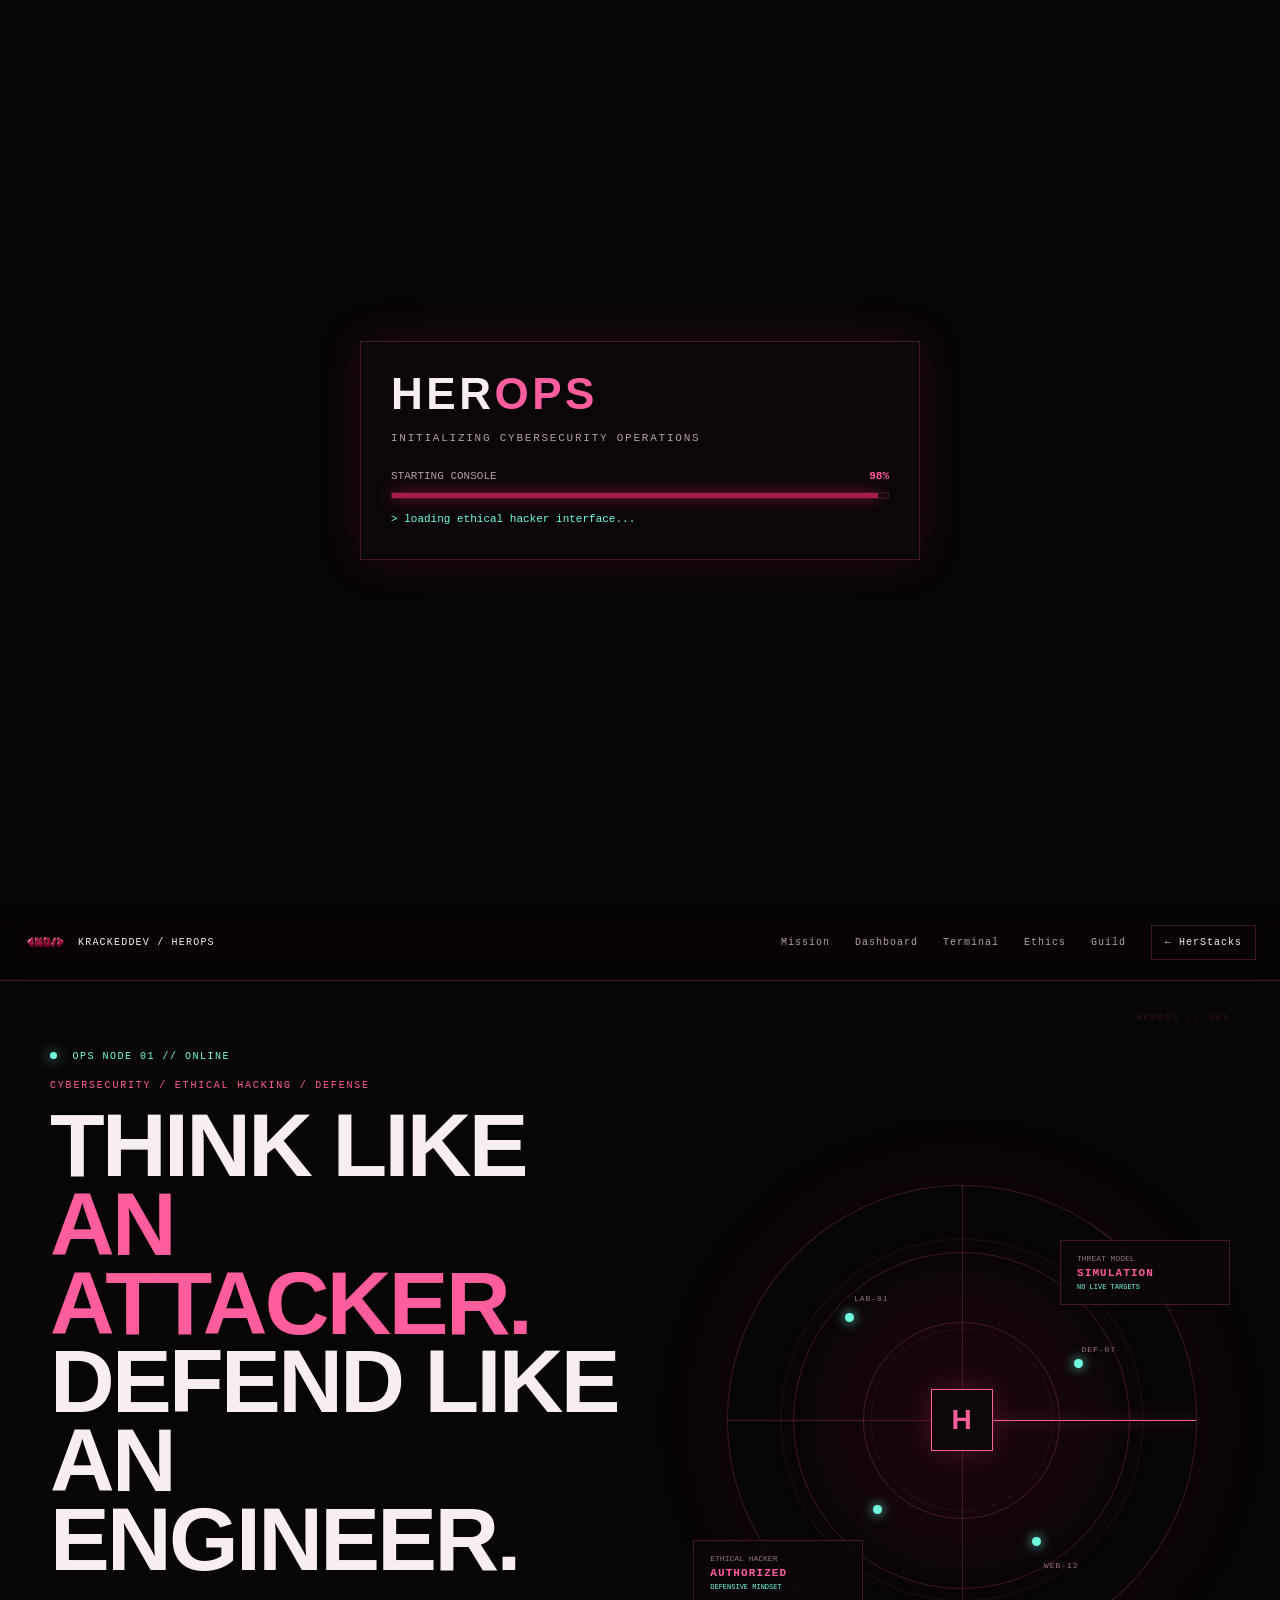
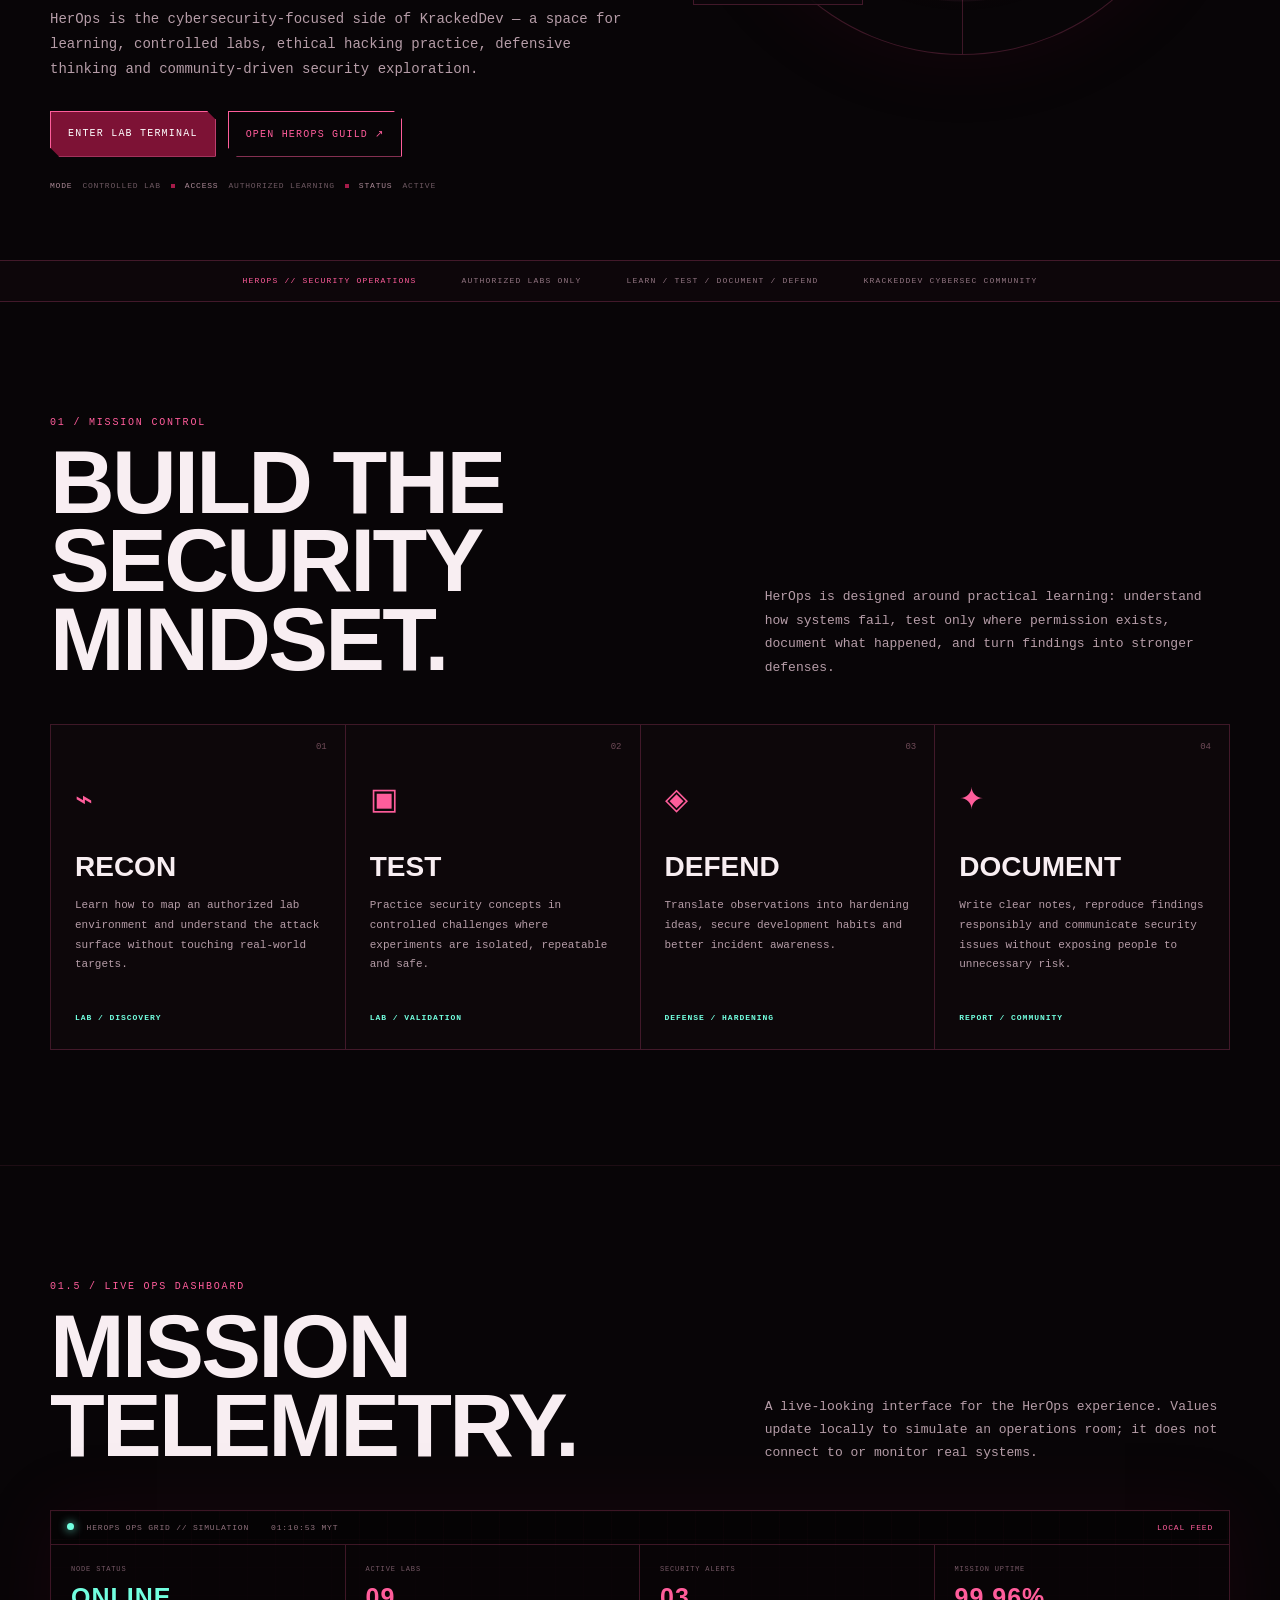
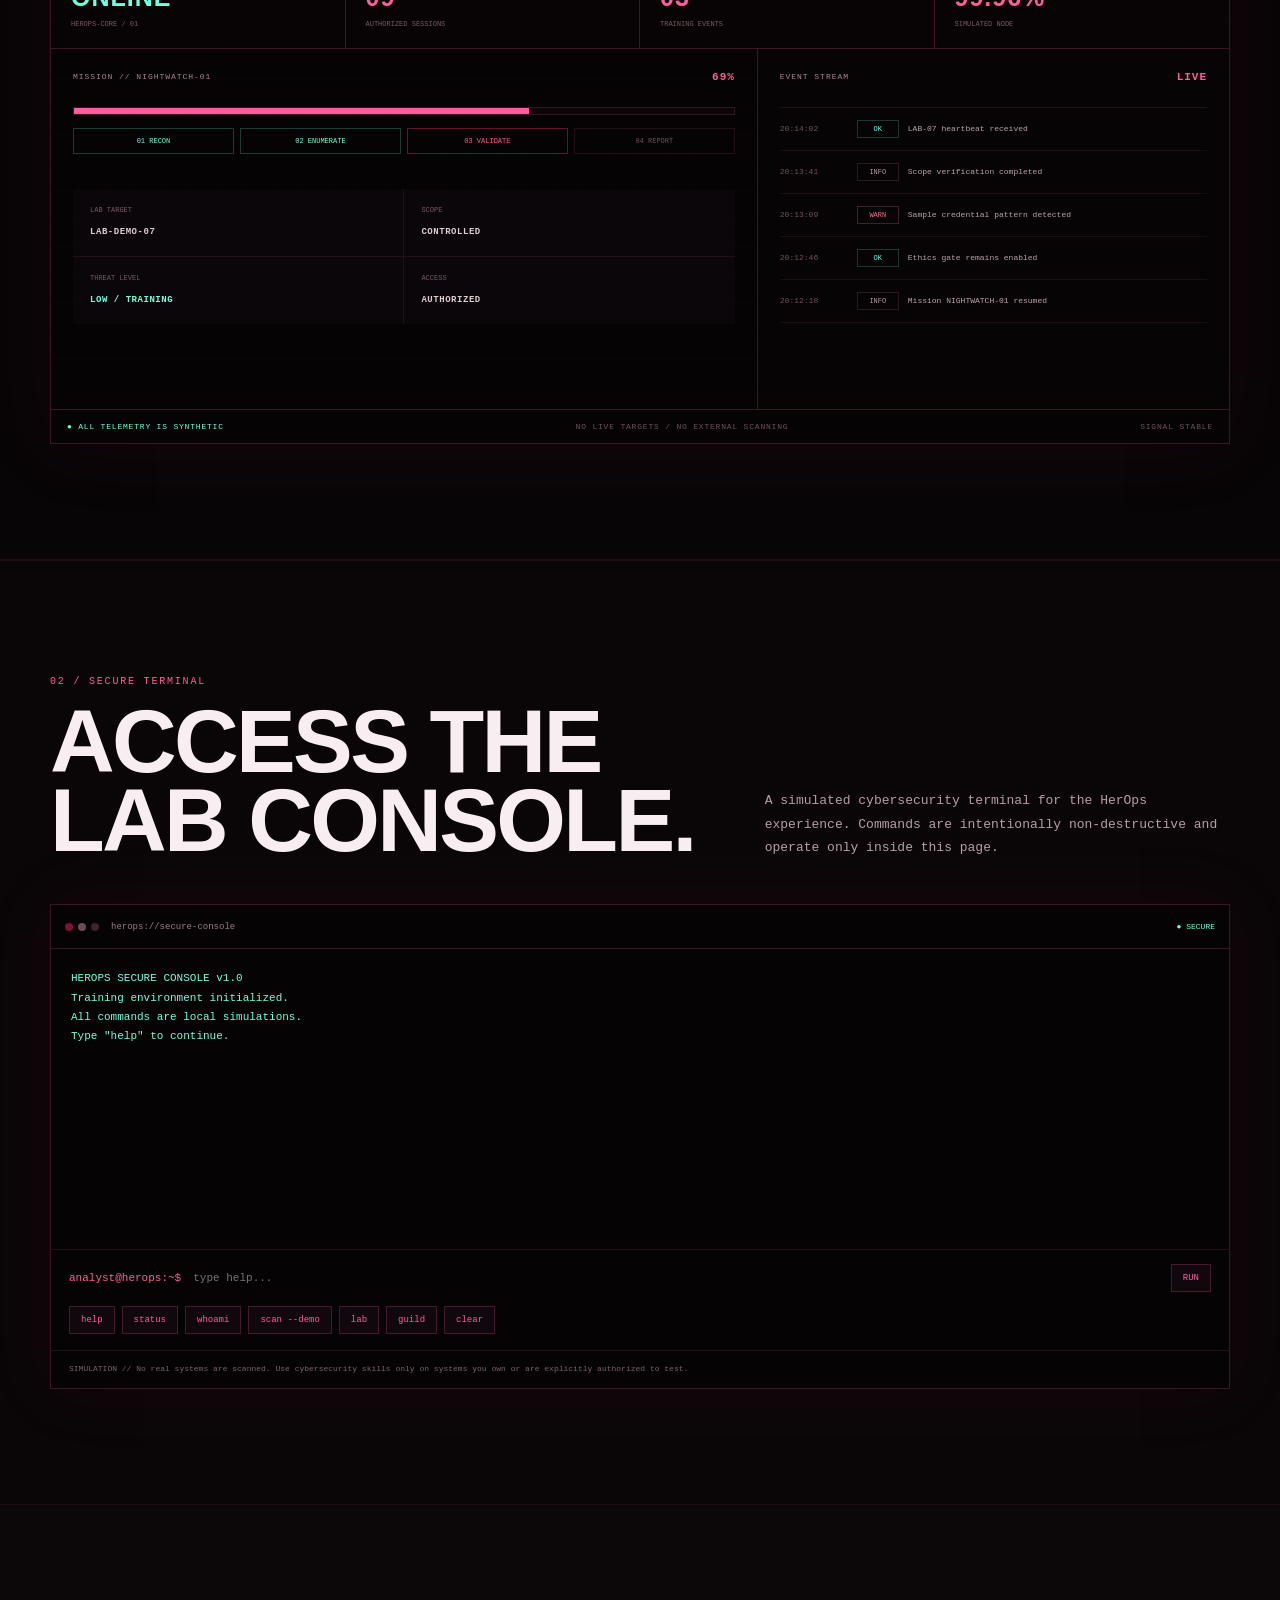
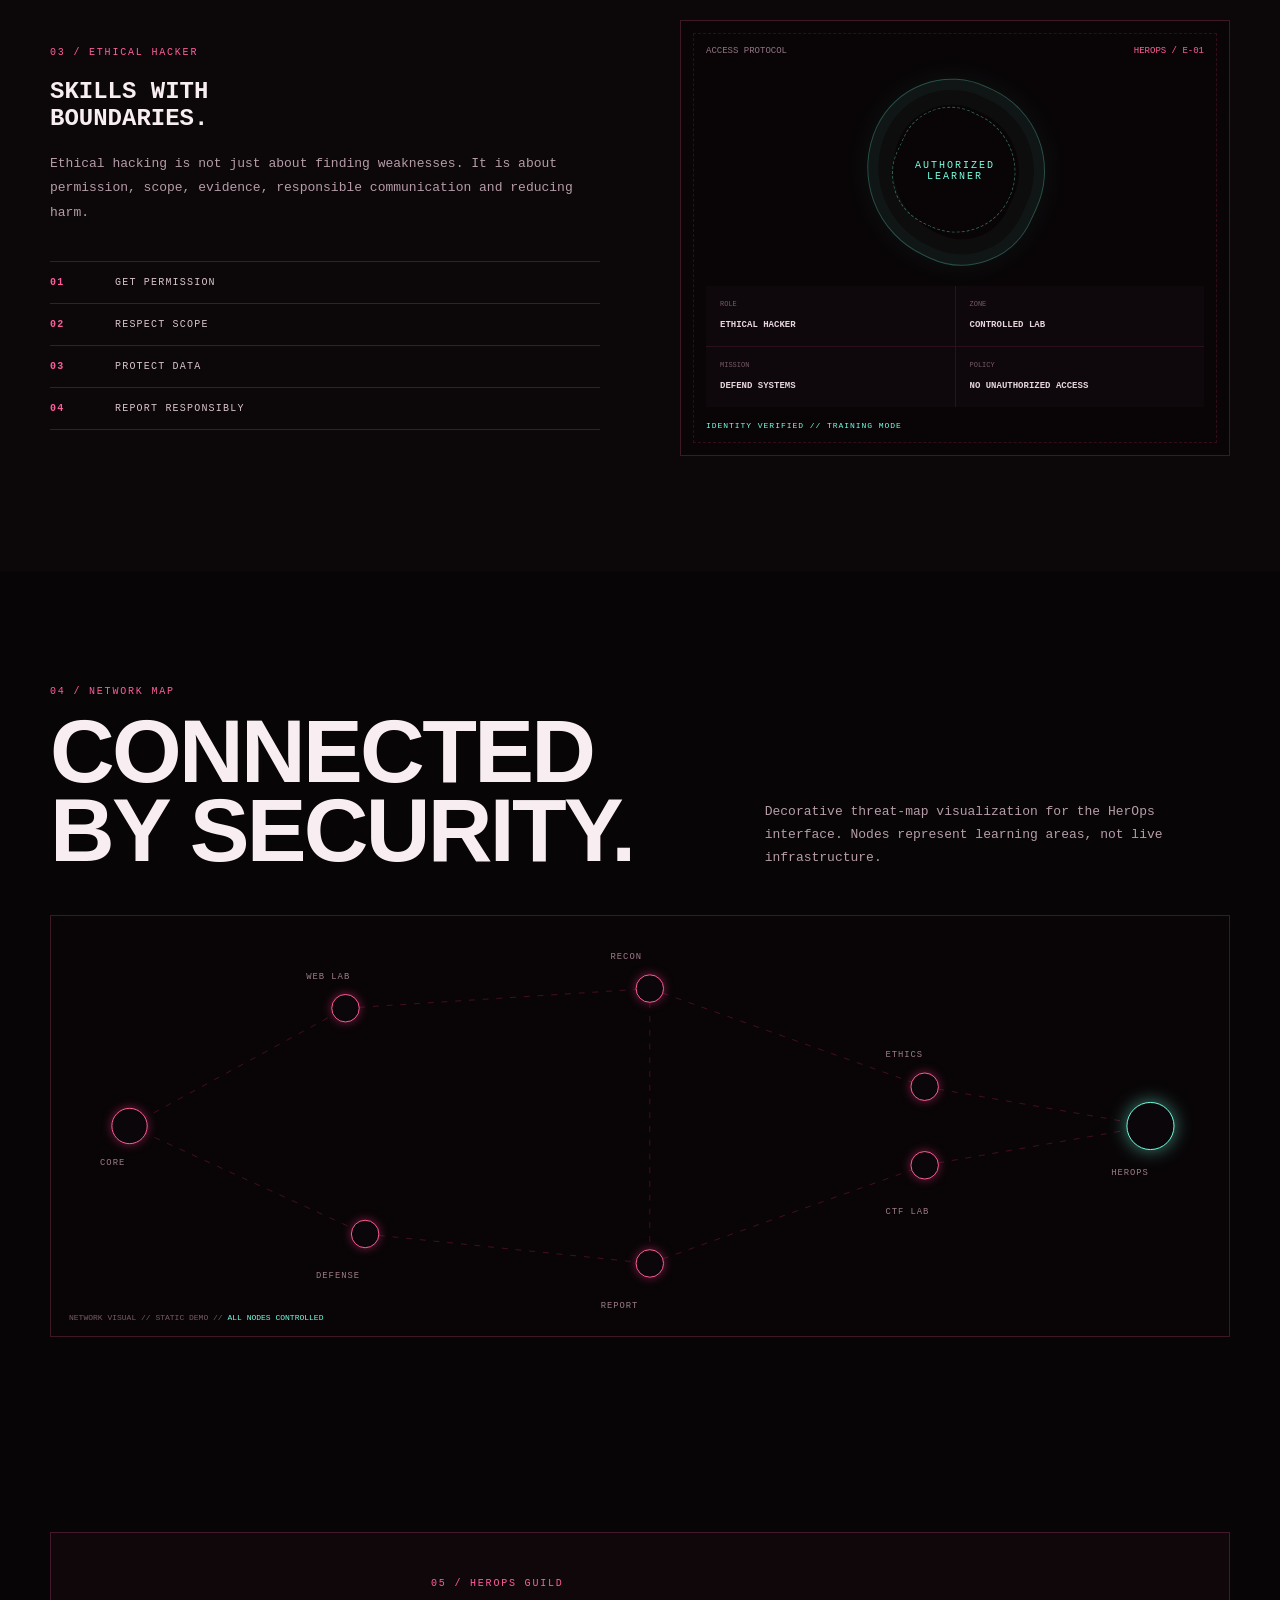
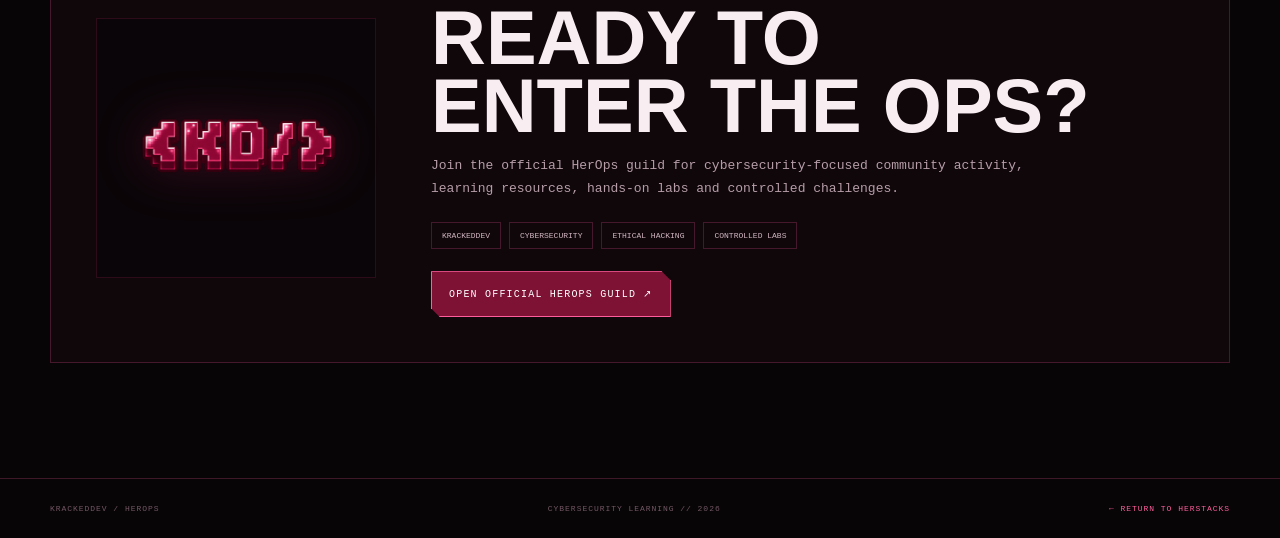
==== herops.html @ 2b4f91ec "Add files via upload" ====
<!doctype html>
<html lang="en" id="top">
<head>
  <meta charset="utf-8">
  <meta name="viewport" content="width=device-width,initial-scale=1">
  <meta name="theme-color" content="#080507">
  <meta name="description" content="HerOps — a cyberpunk cybersecurity learning space by KrackedDev.">
  <title>HerOps // Cybersecurity Operations</title>
  <link rel="icon" href="favicon.png">
  <link rel="stylesheet" href="herops.css">
</head>
<body>
  <div class="scanlines" aria-hidden="true"></div>
  <canvas id="matrix" aria-hidden="true"></canvas>

  <div class="preloader" id="preloader">
    <div class="loader-shell">
      <div class="loader-mark">HER<span>OPS</span></div>
      <div class="loader-title">INITIALIZING CYBERSECURITY OPERATIONS</div>
      <div class="loader-meta"><span id="loaderStage">BOOTING SECURE UI</span><strong id="loaderPct">0%</strong></div>
      <div class="loader-track"><span id="loaderBar"></span></div>
      <div class="loader-log" id="loaderLog">&gt; establishing controlled lab environment...</div>
    </div>
  </div>

  <header class="ops-header">
    <a class="ops-brand" href="index.html" aria-label="Return to HerStacks">
      <img src="herops-logo.png" alt="HerOps">
      <span>KRACKEDDEV / HEROPS</span>
    </a>
    <nav class="ops-nav" aria-label="HerOps navigation">
      <a href="#mission">Mission</a>
      <a href="#dashboard">Dashboard</a>
      <a href="#terminal">Terminal</a>
      <a href="#ethics">Ethics</a>
      <a href="#guild">Guild</a>
      <a class="back-link" href="index.html">← HerStacks</a>
    </nav>
    <button class="ops-menu" id="opsMenu" type="button" aria-label="Open navigation">☰</button>
  </header>

  <main>
    <section class="hero ops-wrap">
      <div class="hero-copy reveal">
        <div class="eyebrow"><span class="live-dot"></span> OPS NODE 01 // ONLINE</div>
        <div class="hero-kicker">CYBERSECURITY / ETHICAL HACKING / DEFENSE</div>
        <h1>THINK LIKE<br><span>AN ATTACKER.</span><br>DEFEND LIKE<br>AN ENGINEER.</h1>
        <p>HerOps is the cybersecurity-focused side of KrackedDev — a space for learning, controlled labs, ethical hacking practice, defensive thinking and community-driven security exploration.</p>
        <div class="hero-actions">
          <a class="ops-btn" href="#terminal">ENTER LAB TERMINAL</a>
          <a class="ops-btn ghost" target="_blank" rel="noopener" href="https://krackeddevs.com/guilds/krackeddev-herops">OPEN HEROPS GUILD ↗</a>
        </div>
        <div class="hero-status"><span>MODE</span> CONTROLLED LAB <i></i><span>ACCESS</span> AUTHORIZED LEARNING <i></i><span>STATUS</span> ACTIVE</div>
      </div>

      <div class="hero-visual reveal" aria-label="HerOps cyber operations interface">
        <div class="radar">
          <div class="radar-ring ring-a"></div><div class="radar-ring ring-b"></div><div class="radar-ring ring-c"></div>
          <div class="radar-cross h"></div><div class="radar-cross v"></div><div class="radar-sweep"></div>
          <span class="node n1"></span><span class="node n2"></span><span class="node n3"></span><span class="node n4"></span>
          <span class="node-label l1">LAB-01</span><span class="node-label l2">DEF-07</span><span class="node-label l3">WEB-12</span>
          <div class="radar-core">H</div>
        </div>
        <div class="hud-card top"><small>THREAT MODEL</small><strong>SIMULATION</strong><em>NO LIVE TARGETS</em></div>
        <div class="hud-card bottom"><small>ETHICAL HACKER</small><strong>AUTHORIZED</strong><em>DEFENSIVE MINDSET</em></div>
      </div>
    </section>

    <section class="ticker" aria-label="HerOps status ticker">
      <div>HEROPS // SECURITY OPERATIONS</div><div>AUTHORIZED LABS ONLY</div><div>LEARN / TEST / DOCUMENT / DEFEND</div><div>KRACKEDDEV CYBERSEC COMMUNITY</div>
    </section>

    <section class="section ops-wrap" id="mission">
      <div class="section-head reveal"><div><div class="section-num">01 / MISSION CONTROL</div><h2>BUILD THE<br>SECURITY MINDSET.</h2></div><p>HerOps is designed around practical learning: understand how systems fail, test only where permission exists, document what happened, and turn findings into stronger defenses.</p></div>
      <div class="mission-grid">
        <article class="mission-card reveal"><span>01</span><div class="icon">⌁</div><h3>RECON</h3><p>Learn how to map an authorized lab environment and understand the attack surface without touching real-world targets.</p><b>LAB / DISCOVERY</b></article>
        <article class="mission-card reveal"><span>02</span><div class="icon">▣</div><h3>TEST</h3><p>Practice security concepts in controlled challenges where experiments are isolated, repeatable and safe.</p><b>LAB / VALIDATION</b></article>
        <article class="mission-card reveal"><span>03</span><div class="icon">◈</div><h3>DEFEND</h3><p>Translate observations into hardening ideas, secure development habits and better incident awareness.</p><b>DEFENSE / HARDENING</b></article>
        <article class="mission-card reveal"><span>04</span><div class="icon">✦</div><h3>DOCUMENT</h3><p>Write clear notes, reproduce findings responsibly and communicate security issues without exposing people to unnecessary risk.</p><b>REPORT / COMMUNITY</b></article>
      </div>
    </section>

    <section class="section dashboard-section" id="dashboard">
      <div class="ops-wrap">
        <div class="section-head reveal"><div><div class="section-num">01.5 / LIVE OPS DASHBOARD</div><h2>MISSION<br>TELEMETRY.</h2></div><p>A live-looking interface for the HerOps experience. Values update locally to simulate an operations room; it does not connect to or monitor real systems.</p></div>
        <div class="ops-dashboard reveal">
          <div class="dashboard-topbar"><span><i class="status-pulse"></i> HEROPS OPS GRID // SIMULATION</span><span id="dashClock">--:--:-- MYT</span><b>LOCAL FEED</b></div>
          <div class="dashboard-stats">
            <article class="dash-stat"><small>NODE STATUS</small><strong class="cyan">ONLINE</strong><span>HEROPS-CORE / 01</span></article>
            <article class="dash-stat"><small>ACTIVE LABS</small><strong id="activeLabs">07</strong><span>AUTHORIZED SESSIONS</span></article>
            <article class="dash-stat"><small>SECURITY ALERTS</small><strong id="alertCount">02</strong><span>TRAINING EVENTS</span></article>
            <article class="dash-stat"><small>MISSION UPTIME</small><strong id="uptime">99.98%</strong><span>SIMULATED NODE</span></article>
          </div>
          <div class="dashboard-main">
            <div class="mission-progress-panel">
              <div class="panel-title"><span>MISSION // NIGHTWATCH-01</span><b id="missionPercent">68%</b></div>
              <div class="progress-track"><span id="missionProgress"></span></div>
              <div class="mission-steps"><span class="done">01 RECON</span><span class="done">02 ENUMERATE</span><span class="active">03 VALIDATE</span><span>04 REPORT</span></div>
              <div class="telemetry-grid">
                <div><small>LAB TARGET</small><strong>LAB-DEMO-07</strong></div>
                <div><small>SCOPE</small><strong>CONTROLLED</strong></div>
                <div><small>THREAT LEVEL</small><strong class="cyan">LOW / TRAINING</strong></div>
                <div><small>ACCESS</small><strong>AUTHORIZED</strong></div>
              </div>
            </div>
            <div class="event-feed-panel">
              <div class="panel-title"><span>EVENT STREAM</span><b>LIVE</b></div>
              <div class="event-feed" id="eventFeed" aria-live="polite">
                <div><time>20:14:02</time><span class="ok">OK</span><p>LAB-07 heartbeat received</p></div>
                <div><time>20:13:41</time><span class="info">INFO</span><p>Scope verification completed</p></div>
                <div><time>20:13:09</time><span class="warn">WARN</span><p>Sample credential pattern detected</p></div>
                <div><time>20:12:46</time><span class="ok">OK</span><p>Ethics gate remains enabled</p></div>
                <div><time>20:12:18</time><span class="info">INFO</span><p>Mission NIGHTWATCH-01 resumed</p></div>
              </div>
            </div>
          </div>
          <div class="dashboard-footer"><span>● ALL TELEMETRY IS SYNTHETIC</span><span>NO LIVE TARGETS / NO EXTERNAL SCANNING</span><span id="dashPulse">SIGNAL STABLE</span></div>
        </div>
      </div>
    </section>

    <section class="section terminal-section" id="terminal">
      <div class="ops-wrap">
        <div class="section-head reveal"><div><div class="section-num">02 / SECURE TERMINAL</div><h2>ACCESS THE<br>LAB CONSOLE.</h2></div><p>A simulated cybersecurity terminal for the HerOps experience. Commands are intentionally non-destructive and operate only inside this page.</p></div>
        <div class="terminal-shell reveal">
          <div class="terminal-bar"><span class="terminal-dots"><i></i><i></i><i></i></span><strong>herops://secure-console</strong><span class="terminal-state">● SECURE</span></div>
          <div class="terminal-body" id="terminalOutput" role="log" aria-live="polite"></div>
          <div class="terminal-input-row"><span>analyst@herops:~$</span><input id="terminalInput" autocomplete="off" autocapitalize="off" spellcheck="false" placeholder="type help..." aria-label="HerOps terminal command"><button id="terminalRun" type="button">RUN</button></div>
          <div class="terminal-quick">
            <button data-command="help">help</button><button data-command="status">status</button><button data-command="whoami">whoami</button><button data-command="scan --demo">scan --demo</button><button data-command="lab">lab</button><button data-command="guild">guild</button><button data-command="clear">clear</button>
          </div>
          <div class="terminal-warning">SIMULATION // No real systems are scanned. Use cybersecurity skills only on systems you own or are explicitly authorized to test.</div>
        </div>
      </div>
    </section>

    <section class="section ethics" id="ethics">
      <div class="ops-wrap ethics-grid">
        <div class="ethics-copy reveal"><div class="section-num">03 / ETHICAL HACKER</div><h2>SKILLS WITH<br>BOUNDARIES.</h2><p>Ethical hacking is not just about finding weaknesses. It is about permission, scope, evidence, responsible communication and reducing harm.</p><div class="principles"><div><strong>01</strong><span>GET PERMISSION</span></div><div><strong>02</strong><span>RESPECT SCOPE</span></div><div><strong>03</strong><span>PROTECT DATA</span></div><div><strong>04</strong><span>REPORT RESPONSIBLY</span></div></div></div>
        <div class="access-card reveal"><div class="access-head"><span>ACCESS PROTOCOL</span><b>HEROPS / E-01</b></div><div class="fingerprint"><div class="fingerprint-lines"></div><span>AUTHORIZED<br>LEARNER</span></div><div class="access-grid"><div><small>ROLE</small><strong>ETHICAL HACKER</strong></div><div><small>ZONE</small><strong>CONTROLLED LAB</strong></div><div><small>MISSION</small><strong>DEFEND SYSTEMS</strong></div><div><small>POLICY</small><strong>NO UNAUTHORIZED ACCESS</strong></div></div><div class="access-footer">IDENTITY VERIFIED // TRAINING MODE</div></div>
      </div>
    </section>

    <section class="section network-section">
      <div class="ops-wrap">
        <div class="section-head reveal"><div><div class="section-num">04 / NETWORK MAP</div><h2>CONNECTED<br>BY SECURITY.</h2></div><p>Decorative threat-map visualization for the HerOps interface. Nodes represent learning areas, not live infrastructure.</p></div>
        <div class="network-map reveal">
          <svg viewBox="0 0 1200 420" role="img" aria-label="Decorative cybersecurity network map">
            <g class="map-lines"><line x1="80" y1="210" x2="300" y2="90"/><line x1="80" y1="210" x2="320" y2="320"/><line x1="300" y1="90" x2="610" y2="70"/><line x1="320" y1="320" x2="610" y2="350"/><line x1="610" y1="70" x2="890" y2="170"/><line x1="610" y1="350" x2="890" y2="250"/><line x1="890" y1="170" x2="1120" y2="210"/><line x1="890" y1="250" x2="1120" y2="210"/><line x1="610" y1="70" x2="610" y2="350"/></g>
            <g class="map-node"><circle cx="80" cy="210" r="18"/><text x="50" y="250">CORE</text></g><g class="map-node"><circle cx="300" cy="90" r="14"/><text x="260" y="60">WEB LAB</text></g><g class="map-node"><circle cx="320" cy="320" r="14"/><text x="270" y="365">DEFENSE</text></g><g class="map-node"><circle cx="610" cy="70" r="14"/><text x="570" y="40">RECON</text></g><g class="map-node"><circle cx="610" cy="350" r="14"/><text x="560" y="395">REPORT</text></g><g class="map-node"><circle cx="890" cy="170" r="14"/><text x="850" y="140">ETHICS</text></g><g class="map-node"><circle cx="890" cy="250" r="14"/><text x="850" y="300">CTF LAB</text></g><g class="map-node core"><circle cx="1120" cy="210" r="24"/><text x="1080" y="260">HEROPS</text></g>
          </svg>
          <div class="map-overlay">NETWORK VISUAL // STATIC DEMO // <span>ALL NODES CONTROLLED</span></div>
        </div>
      </div>
    </section>

    <section class="section guild-section" id="guild">
      <div class="ops-wrap guild-panel reveal">
        <div class="guild-logo-wrap"><img src="herops-logo.png" alt="HerOps logo"></div>
        <div><div class="section-num">05 / HEROPS GUILD</div><h2>READY TO<br>ENTER THE OPS?</h2><p>Join the official HerOps guild for cybersecurity-focused community activity, learning resources, hands-on labs and controlled challenges.</p><div class="guild-meta"><span>KRACKEDDEV</span><span>CYBERSECURITY</span><span>ETHICAL HACKING</span><span>CONTROLLED LABS</span></div><a class="ops-btn" target="_blank" rel="noopener" href="https://krackeddevs.com/guilds/krackeddev-herops">OPEN OFFICIAL HEROPS GUILD ↗</a></div>
      </div>
    </section>
  </main>

  <footer class="ops-footer"><div class="ops-wrap"><span>KRACKEDDEV / HEROPS</span><span>CYBERSECURITY LEARNING // 2026</span><a href="index.html">← RETURN TO HERSTACKS</a></div></footer>

  <script src="herops.js"></script>
</body>
</html>
---- herops.css ----
:root{--bg:#080507;--panel:#10080c;--panel2:#140a10;--burg:#7d1235;--burg2:#a51b49;--hot:#f02f75;--pink:#ff5d9b;--white:#f8eef2;--muted:#b69da8;--line:rgba(255,93,155,.22);--cyan:#72ffe0;--mono:"Courier New",ui-monospace,SFMono-Regular,Menlo,monospace;--tech:"Arial Narrow",Impact,"Trebuchet MS",sans-serif}*{box-sizing:border-box}html{scroll-behavior:smooth}body{margin:0;background:var(--bg);color:var(--white);font-family:var(--mono);overflow-x:hidden}a{color:inherit;text-decoration:none}button,input{font:inherit}.ops-wrap{width:min(1180px,calc(100% - 40px));margin:auto}.scanlines{position:fixed;inset:0;pointer-events:none;z-index:50;background:repeating-linear-gradient(to bottom,transparent 0,transparent 3px,rgba(255,255,255,.018) 4px);mix-blend-mode:screen;opacity:.6}body:after{content:"";position:fixed;inset:0;pointer-events:none;z-index:49;box-shadow:inset 0 0 180px #000}.preloader{position:fixed;inset:0;z-index:100;display:grid;place-items:center;background:#080507;transition:opacity .55s,visibility .55s}.preloader.done{opacity:0;visibility:hidden}.loader-shell{width:min(560px,calc(100% - 40px));border:1px solid var(--line);background:#0b0609;padding:30px;box-shadow:0 0 40px rgba(125,18,53,.2)}.loader-mark{font:900 44px/1 var(--tech);letter-spacing:.08em}.loader-mark span{color:var(--pink)}.loader-title{font-size:11px;letter-spacing:.16em;color:var(--muted);margin:16px 0 26px}.loader-meta{display:flex;justify-content:space-between;font-size:11px;color:var(--muted)}.loader-meta strong{color:var(--pink)}.loader-track{height:7px;background:#1a0b11;border:1px solid #331321;margin:10px 0 14px}.loader-track span{display:block;width:0;height:100%;background:var(--burg2);box-shadow:0 0 15px var(--burg2)}.loader-log{font-size:11px;color:var(--cyan);min-height:16px}.ops-header{position:sticky;top:0;z-index:40;height:76px;background:rgba(8,5,7,.88);border-bottom:1px solid var(--line);backdrop-filter:blur(12px);display:flex;align-items:center;justify-content:space-between;padding:0 24px}.ops-brand{display:flex;align-items:center;gap:12px;font-size:10px;letter-spacing:.12em}.ops-brand img{width:42px;height:42px;object-fit:contain}.ops-nav{display:flex;align-items:center;gap:25px;font-size:10px;letter-spacing:.1em;color:var(--muted)}.ops-nav a{transition:color .2s}.ops-nav a:hover{color:var(--pink)}.ops-nav .back-link{color:var(--white);border:1px solid var(--line);padding:11px 13px}.ops-menu{display:none;background:none;color:var(--white);border:0;font-size:24px}.hero{min-height:calc(100vh - 76px);display:grid;grid-template-columns:1.05fr .95fr;align-items:center;gap:50px;padding-top:70px;padding-bottom:70px;position:relative}.hero:before{content:"HEROPS // 001";position:absolute;right:0;top:32px;color:#33121e;font-size:9px;letter-spacing:.2em}.eyebrow{font-size:10px;letter-spacing:.15em;color:var(--cyan);margin-bottom:18px}.live-dot{display:inline-block;width:7px;height:7px;border-radius:50%;background:var(--cyan);box-shadow:0 0 14px var(--cyan);margin-right:8px;animation:pulse 1.2s infinite}.hero-kicker,.section-num{font-size:10px;letter-spacing:.18em;color:var(--pink);margin-bottom:15px}.hero h1,.section-head h2{font:900 clamp(48px,7vw,92px)/.88 var(--tech);letter-spacing:-.03em;margin:0;text-transform:uppercase}.hero h1 span,.section-head h2 span{color:var(--pink)}.hero p{max-width:650px;color:var(--muted);line-height:1.8;font-size:14px;margin:28px 0}.hero-actions{display:flex;flex-wrap:wrap;gap:12px}.ops-btn{display:inline-flex;align-items:center;justify-content:center;min-height:46px;padding:0 17px;border:1px solid var(--pink);background:var(--burg);color:#fff;font-size:10px;letter-spacing:.12em;clip-path:polygon(0 0,calc(100% - 9px) 0,100% 9px,100% 100%,9px 100%,0 calc(100% - 9px));transition:transform .2s,background .2s,box-shadow .2s}.ops-btn:hover{transform:translateY(-2px);background:var(--burg2);box-shadow:0 0 24px rgba(240,47,117,.2)}.ops-btn.ghost{background:transparent;color:var(--pink)}.hero-status{margin-top:24px;font-size:8px;letter-spacing:.1em;color:#6e5962;display:flex;gap:10px;flex-wrap:wrap}.hero-status span{color:#aa8996}.hero-status i{width:4px;height:4px;background:var(--burg2);display:inline-block;margin-top:3px}.hero-visual{position:relative;min-height:540px;display:grid;place-items:center}.radar{width:min(470px,80vw);aspect-ratio:1;border:1px solid var(--line);position:relative;border-radius:50%;background:radial-gradient(circle at center,rgba(125,18,53,.2),transparent 58%),repeating-radial-gradient(circle,#140a10 0 1px,transparent 2px 90px);box-shadow:0 0 80px rgba(125,18,53,.12)}.radar-ring{position:absolute;inset:14%;border:1px solid var(--line);border-radius:50%}.ring-b{inset:29%}.ring-c{inset:44%}.radar-cross{position:absolute;background:var(--line)}.radar-cross.h{height:1px;left:0;right:0;top:50%}.radar-cross.v{width:1px;top:0;bottom:0;left:50%}.radar-sweep{position:absolute;width:50%;height:1px;background:var(--pink);left:50%;top:50%;transform-origin:left center;box-shadow:0 0 16px var(--pink);animation:sweep 4s linear infinite}.radar-core{position:absolute;left:50%;top:50%;transform:translate(-50%,-50%);width:62px;height:62px;border:1px solid var(--pink);display:grid;place-items:center;color:var(--pink);font:900 28px var(--tech);background:#0b0609;box-shadow:0 0 25px rgba(240,47,117,.2)}.node{position:absolute;width:9px;height:9px;background:var(--cyan);box-shadow:0 0 12px var(--cyan);border-radius:50%;animation:blink 1.7s infinite}.n1{left:25%;top:27%}.n2{left:74%;top:37%;animation-delay:.5s}.n3{left:65%;top:75%;animation-delay:.9s}.n4{left:31%;top:68%;animation-delay:1.2s}.node-label{position:absolute;color:#98727f;font-size:8px;letter-spacing:.12em}.l1{left:27%;top:23%}.l2{right:17%;top:34%}.l3{right:25%;bottom:18%}.hud-card{position:absolute;border:1px solid var(--line);background:rgba(12,6,9,.9);padding:13px 16px;display:flex;flex-direction:column;gap:4px;min-width:170px}.hud-card small{font-size:8px;color:#8e727e}.hud-card strong{font-size:11px;color:var(--pink);letter-spacing:.1em}.hud-card em{font-size:7px;color:var(--cyan);font-style:normal}.hud-card.top{right:0;top:90px}.hud-card.bottom{left:0;bottom:85px}.ticker{border-top:1px solid var(--line);border-bottom:1px solid var(--line);background:#0d060a;min-height:42px;display:flex;justify-content:center;gap:45px;align-items:center;overflow:hidden;color:#927582;font-size:8px;letter-spacing:.15em;white-space:nowrap}.ticker div:first-child{color:var(--pink)}.section{padding:115px 0}.section-head{display:grid;grid-template-columns:1fr .7fr;gap:50px;align-items:end;margin-bottom:45px}.section-head p{color:var(--muted);line-height:1.8;font-size:13px;margin:0}.mission-grid{display:grid;grid-template-columns:repeat(4,1fr);border-top:1px solid var(--line);border-left:1px solid var(--line)}.mission-card{min-height:300px;border-right:1px solid var(--line);border-bottom:1px solid var(--line);padding:24px;position:relative;background:#0d070a;transition:background .25s,transform .25s}.mission-card:hover{background:#140910;transform:translateY(-5px)}.mission-card>span{position:absolute;right:18px;top:17px;color:#6f4b58;font-size:9px}.mission-card .icon{font-size:30px;color:var(--pink);margin:32px 0 35px}.mission-card h3{font:900 28px/1 var(--tech);margin:0 0 15px}.mission-card p{font-size:11px;line-height:1.8;color:var(--muted);min-height:100px}.mission-card b{font-size:8px;color:var(--cyan);letter-spacing:.12em}.dashboard-section{background:#080507;border-top:1px solid #1e0d14;border-bottom:1px solid #1e0d14}.ops-dashboard{border:1px solid var(--line);background:#050304;box-shadow:0 0 70px rgba(125,18,53,.12);position:relative;overflow:hidden}.ops-dashboard:before{content:"";position:absolute;inset:0;background:linear-gradient(rgba(240,47,117,.025) 1px,transparent 1px),linear-gradient(90deg,rgba(240,47,117,.018) 1px,transparent 1px);background-size:28px 28px;pointer-events:none}.dashboard-topbar,.dashboard-footer{position:relative;z-index:1;display:flex;align-items:center;gap:22px;padding:12px 16px;border-bottom:1px solid var(--line);font-size:8px;letter-spacing:.1em;color:#8f707c}.dashboard-topbar b{margin-left:auto;color:var(--pink);font-weight:500}.status-pulse{display:inline-block;width:7px;height:7px;border-radius:50%;background:var(--cyan);box-shadow:0 0 10px var(--cyan);margin-right:7px;animation:blink 1.2s infinite}.dashboard-stats{position:relative;z-index:1;display:grid;grid-template-columns:repeat(4,1fr);border-bottom:1px solid var(--line)}.dash-stat{padding:20px;border-right:1px solid var(--line);background:rgba(10,5,8,.72)}.dash-stat:last-child{border-right:0}.dash-stat small{display:block;color:#765966;font-size:7px;letter-spacing:.12em;margin-bottom:10px}.dash-stat strong{display:block;font:900 25px var(--tech);color:var(--pink);letter-spacing:.04em}.dash-stat strong.cyan{color:var(--cyan)}.dash-stat span{display:block;margin-top:8px;color:#765966;font-size:7px}.dashboard-main{position:relative;z-index:1;display:grid;grid-template-columns:1.2fr .8fr;min-height:360px}.mission-progress-panel,.event-feed-panel{padding:22px}.mission-progress-panel{border-right:1px solid var(--line)}.panel-title{display:flex;justify-content:space-between;align-items:center;color:#aa8793;font-size:8px;letter-spacing:.12em;margin-bottom:24px}.panel-title b{color:var(--pink);font-size:11px}.progress-track{height:8px;border:1px solid #351421;background:#0c0609;position:relative;overflow:hidden}.progress-track span{display:block;height:100%;width:68%;background:var(--pink);box-shadow:0 0 18px rgba(240,47,117,.5);transition:width .6s ease}.mission-steps{display:grid;grid-template-columns:repeat(4,1fr);gap:6px;margin:13px 0 35px}.mission-steps span{padding:8px 5px;border:1px solid #251019;color:#6f505b;font-size:7px;text-align:center}.mission-steps .done{color:var(--cyan);border-color:rgba(114,255,224,.22)}.mission-steps .active{color:var(--pink);border-color:rgba(240,47,117,.4);animation:dashPulse 1.8s infinite}.telemetry-grid{display:grid;grid-template-columns:1fr 1fr;gap:1px;background:#241019}.telemetry-grid div{background:#0b0609;padding:17px}.telemetry-grid small{display:block;color:#765966;font-size:7px;margin-bottom:7px}.telemetry-grid strong{font-size:9px;color:#dfcbd2;letter-spacing:.06em}.telemetry-grid strong.cyan{color:var(--cyan)}.event-feed-panel{background:rgba(9,5,7,.65)}.event-feed{height:270px;overflow:hidden;border-top:1px solid #211018}.event-feed>div{display:grid;grid-template-columns:68px 42px 1fr;gap:9px;align-items:center;padding:12px 0;border-bottom:1px solid #1b0d13;font-size:8px}.event-feed time{color:#70535e}.event-feed span{font-size:7px;text-align:center;padding:4px 3px;border:1px solid}.event-feed .ok{color:var(--cyan);border-color:rgba(114,255,224,.2)}.event-feed .info{color:#b99aa5;border-color:#2d1720}.event-feed .warn{color:#ff718f;border-color:rgba(255,113,143,.25)}.event-feed p{margin:0;color:#bca4ad;line-height:1.5}.dashboard-footer{border-top:1px solid var(--line);border-bottom:0;justify-content:space-between;color:#6e515b}.dashboard-footer span:first-child{color:var(--cyan)}@keyframes dashPulse{50%{box-shadow:inset 0 0 18px rgba(240,47,117,.08)}}
.terminal-section{background:#0a0608;border-top:1px solid #1e0d14;border-bottom:1px solid #1e0d14}.terminal-shell{border:1px solid var(--line);background:#050304;box-shadow:0 0 60px rgba(125,18,53,.12)}.terminal-bar{height:44px;border-bottom:1px solid var(--line);display:flex;align-items:center;padding:0 14px;gap:12px;color:#9d7b88;font-size:9px}.terminal-dots{display:flex;gap:5px}.terminal-dots i{width:8px;height:8px;border-radius:50%;background:var(--burg)}.terminal-dots i:nth-child(2){background:#6d4b57}.terminal-dots i:nth-child(3){background:#3c252d}.terminal-bar strong{font-weight:400}.terminal-state{margin-left:auto;color:var(--cyan);font-size:8px}.terminal-body{height:300px;overflow:auto;padding:20px;font-size:11px;line-height:1.75}.terminal-line{white-space:pre-wrap}.terminal-line.command{color:var(--white)}.terminal-line.info{color:#ad8c98}.terminal-line.success{color:var(--cyan)}.terminal-line.error{color:#ff668c}.terminal-input-row{border-top:1px solid #241019;display:flex;align-items:center;gap:10px;padding:14px 18px;color:var(--pink);font-size:11px}.terminal-input-row input{min-width:0;flex:1;border:0;outline:0;background:transparent;color:var(--white)}.terminal-input-row button,.terminal-quick button{border:1px solid var(--line);background:#10080c;color:var(--pink);padding:8px 11px;font-size:9px;cursor:pointer}.terminal-input-row button:hover,.terminal-quick button:hover{background:var(--burg);color:#fff}.terminal-quick{display:flex;gap:7px;flex-wrap:wrap;padding:0 18px 16px}.terminal-warning{border-top:1px solid #241019;padding:12px 18px;color:#7c626c;font-size:8px;line-height:1.6}.ethics{background:#0c0709}.ethics-grid{display:grid;grid-template-columns:1fr 1fr;gap:80px;align-items:center}.ethics-copy>p{color:var(--muted);line-height:1.9;font-size:13px;max-width:620px}.principles{margin-top:35px;border-top:1px solid var(--line)}.principles div{display:grid;grid-template-columns:55px 1fr;gap:10px;padding:15px 0;border-bottom:1px solid var(--line);font-size:10px;letter-spacing:.12em}.principles strong{color:var(--pink)}.principles span{color:#d8c4cc}.access-card{border:1px solid var(--line);background:#090507;padding:25px;position:relative;overflow:hidden}.access-card:before{content:"";position:absolute;inset:12px;border:1px dashed rgba(240,47,117,.18);pointer-events:none}.access-head{display:flex;justify-content:space-between;font-size:9px;color:#927582}.access-head b{color:var(--pink);font-weight:400}.fingerprint{height:230px;display:grid;place-items:center;position:relative;color:var(--cyan);text-align:center;font-size:10px;letter-spacing:.2em}.fingerprint-lines{position:absolute;width:180px;height:180px;border:1px solid rgba(114,255,224,.3);border-radius:48% 52% 44% 56%;box-shadow:inset 0 0 0 10px rgba(114,255,224,.04),inset 0 0 0 25px rgba(114,255,224,.03),0 0 30px rgba(114,255,224,.06);transform:rotate(25deg)}.fingerprint-lines:after{content:"";position:absolute;inset:28px;border:1px dashed rgba(114,255,224,.35);border-radius:45% 55% 52% 48%}.access-grid{display:grid;grid-template-columns:1fr 1fr;gap:1px;background:#2a111b}.access-grid div{background:#0e070b;padding:14px}.access-grid small{display:block;color:#775a66;font-size:7px;margin-bottom:6px}.access-grid strong{font-size:9px;color:#e6d5db}.access-footer{margin-top:14px;color:var(--cyan);font-size:8px;letter-spacing:.12em}.network-map{border:1px solid var(--line);background:#090507;position:relative;overflow:hidden}.network-map svg{width:100%;display:block;min-height:420px}.map-lines line{stroke:rgba(240,47,117,.25);stroke-width:1;stroke-dasharray:6 8;animation:dash 3s linear infinite}.map-node circle{fill:#0b0609;stroke:var(--pink);stroke-width:1;filter:drop-shadow(0 0 5px rgba(240,47,117,.5))}.map-node.core circle{stroke:var(--cyan);filter:drop-shadow(0 0 9px rgba(114,255,224,.5))}.map-node text{fill:#9c7b88;font:9px var(--mono);letter-spacing:1px}.map-overlay{position:absolute;left:18px;bottom:14px;font-size:8px;color:#775b67}.map-overlay span{color:var(--cyan)}.guild-section{padding-top:80px}.guild-panel{border:1px solid var(--line);background:#10070b;display:grid;grid-template-columns:280px 1fr;gap:55px;align-items:center;padding:45px}.guild-logo-wrap{min-height:260px;display:grid;place-items:center;border:1px solid rgba(240,47,117,.15);background:#0a0508}.guild-logo-wrap img{width:min(230px,80%);height:auto;filter:drop-shadow(0 0 24px rgba(240,47,117,.18))}.guild-panel h2{font:900 clamp(44px,6vw,76px)/.9 var(--tech);margin:0}.guild-panel p{color:var(--muted);font-size:13px;line-height:1.8;max-width:650px}.guild-meta{display:flex;flex-wrap:wrap;gap:8px;margin:22px 0}.guild-meta span{font-size:8px;color:#d2b8c2;border:1px solid var(--line);padding:8px 10px}.ops-footer{border-top:1px solid var(--line);padding:25px 0;color:#735864;font-size:8px;letter-spacing:.12em}.ops-footer .ops-wrap{display:flex;justify-content:space-between;gap:20px}.ops-footer a{color:var(--pink)}.reveal{opacity:0;transform:translateY(20px);transition:opacity .7s ease,transform .7s ease}.reveal.visible{opacity:1;transform:none}@keyframes pulse{50%{opacity:.3}}@keyframes blink{50%{opacity:.25}}@keyframes sweep{to{transform:rotate(360deg)}}@keyframes dash{to{stroke-dashoffset:-28}}@media(max-width:900px){.ops-nav{gap:14px}.hero{grid-template-columns:1fr}.hero-visual{min-height:450px}.mission-grid{grid-template-columns:1fr 1fr}.section-head{grid-template-columns:1fr}.ethics-grid{grid-template-columns:1fr;gap:45px}.guild-panel{grid-template-columns:1fr}.guild-logo-wrap{min-height:220px}.ticker{justify-content:flex-start;gap:30px}.ops-footer .ops-wrap{flex-direction:column}}@media(max-width:700px){.ops-header{padding:0 16px}.ops-brand span{display:none}.ops-nav{position:absolute;left:12px;right:12px;top:67px;display:none;flex-direction:column;align-items:stretch;background:#0b0609;border:1px solid var(--line);padding:10px}.ops-nav.open{display:flex}.ops-nav a{padding:12px}.ops-menu{display:block}.ops-wrap{width:min(100% - 28px,1180px)}.hero{padding-top:55px}.hero h1{font-size:clamp(43px,13vw,68px)}.hero-visual{min-height:380px}.radar{width:min(360px,84vw)}.hud-card.top{right:-3px;top:20px}.hud-card.bottom{left:-3px;bottom:35px}.mission-grid{grid-template-columns:1fr}.mission-card{min-height:240px}.mission-card p{min-height:0}.section{padding:80px 0}.section-head h2{font-size:clamp(45px,13vw,70px)}.terminal-body{height:270px;padding:15px;font-size:10px}.terminal-input-row{padding:12px;font-size:10px}.terminal-input-row span{display:none}.ethics-grid{gap:30px}.access-grid{grid-template-columns:1fr}.network-map svg{min-height:280px}.guild-panel{padding:22px;gap:28px}.guild-panel h2{font-size:clamp(42px,12vw,64px)}.guild-meta{margin-bottom:18px}.ops-footer{line-height:1.7}}
@media(max-width:900px){.dashboard-main{grid-template-columns:1fr}.mission-progress-panel{border-right:0;border-bottom:1px solid var(--line)}}@media(max-width:700px){.dashboard-topbar{flex-wrap:wrap;gap:8px}.dashboard-topbar b{margin-left:0}.dashboard-stats{grid-template-columns:1fr 1fr}.dash-stat:nth-child(2){border-right:0}.dash-stat:nth-child(-n+2){border-bottom:1px solid var(--line)}.mission-steps{grid-template-columns:1fr 1fr}.telemetry-grid{grid-template-columns:1fr}.event-feed>div{grid-template-columns:58px 38px 1fr}.dashboard-footer{flex-direction:column;align-items:flex-start;gap:7px}}
@media(prefers-reduced-motion:reduce){*,*:before,*:after{animation:none!important;scroll-behavior:auto!important;transition:none!important}}
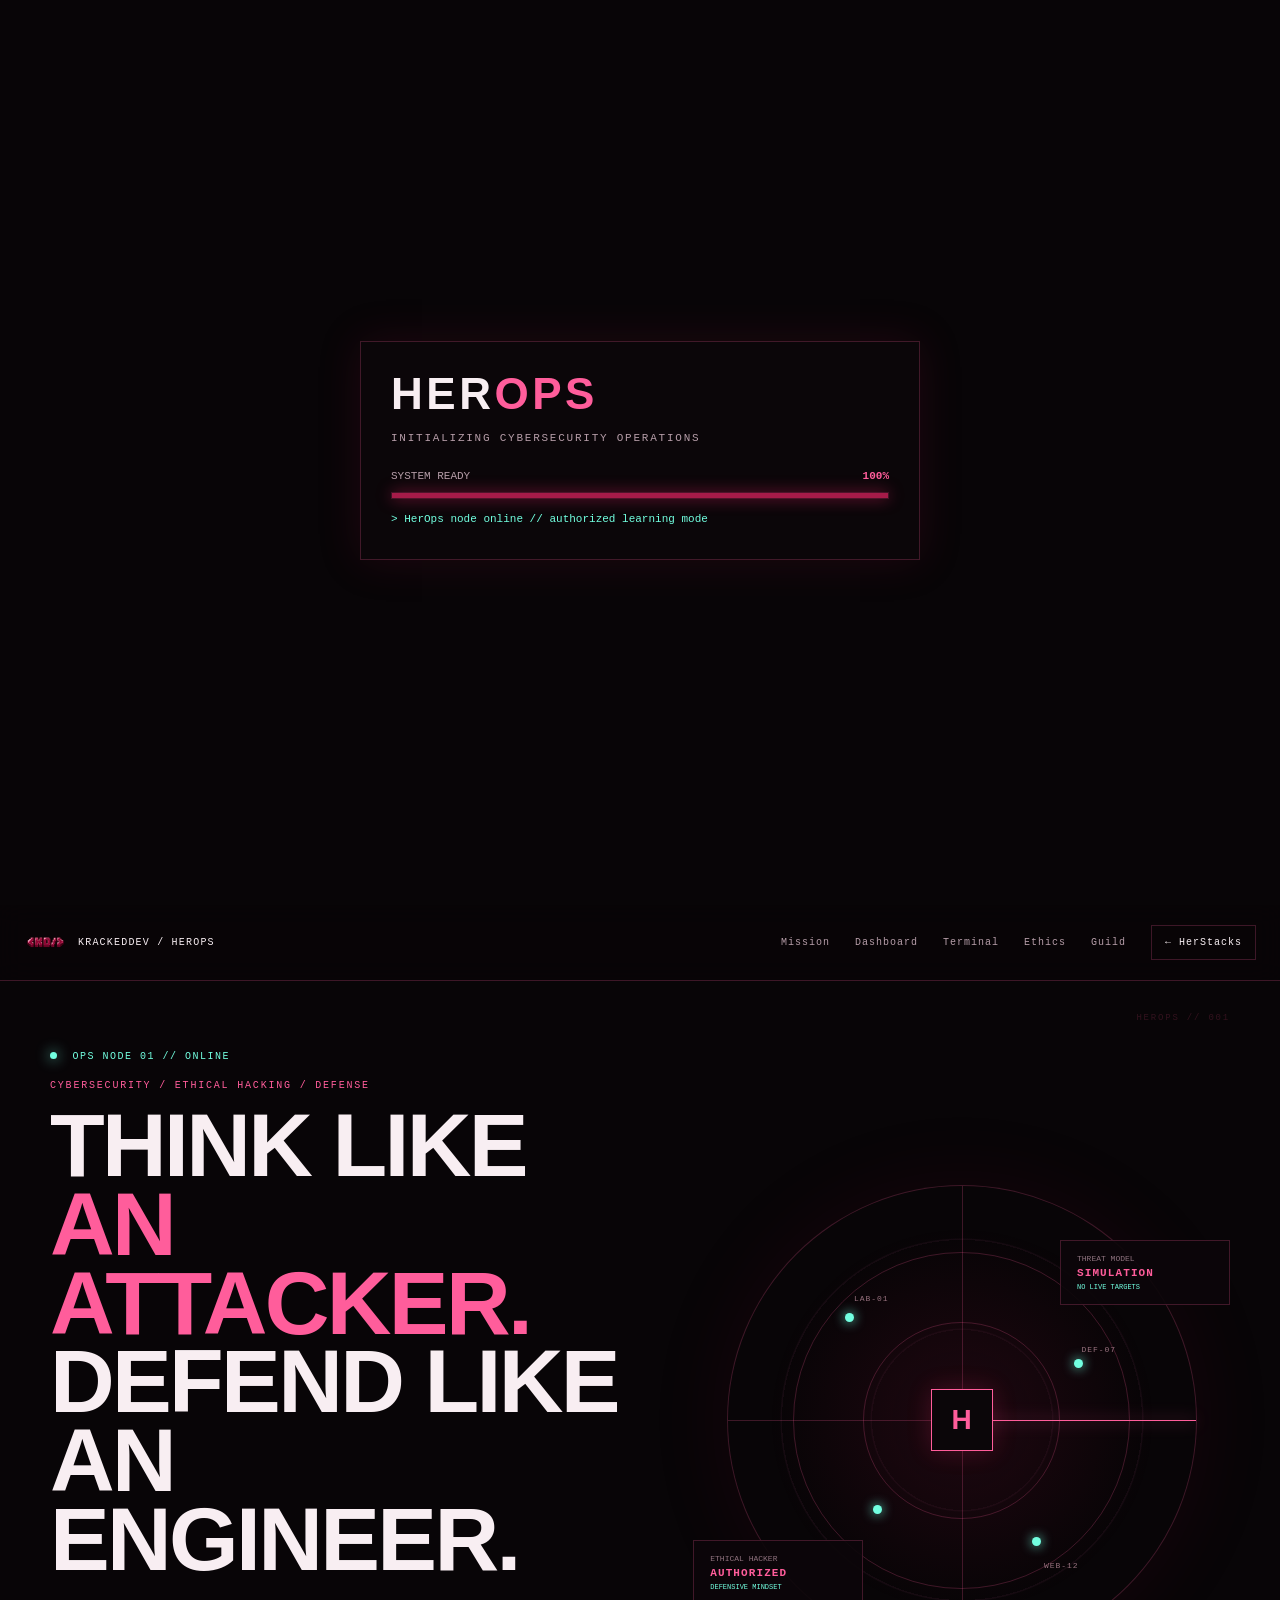
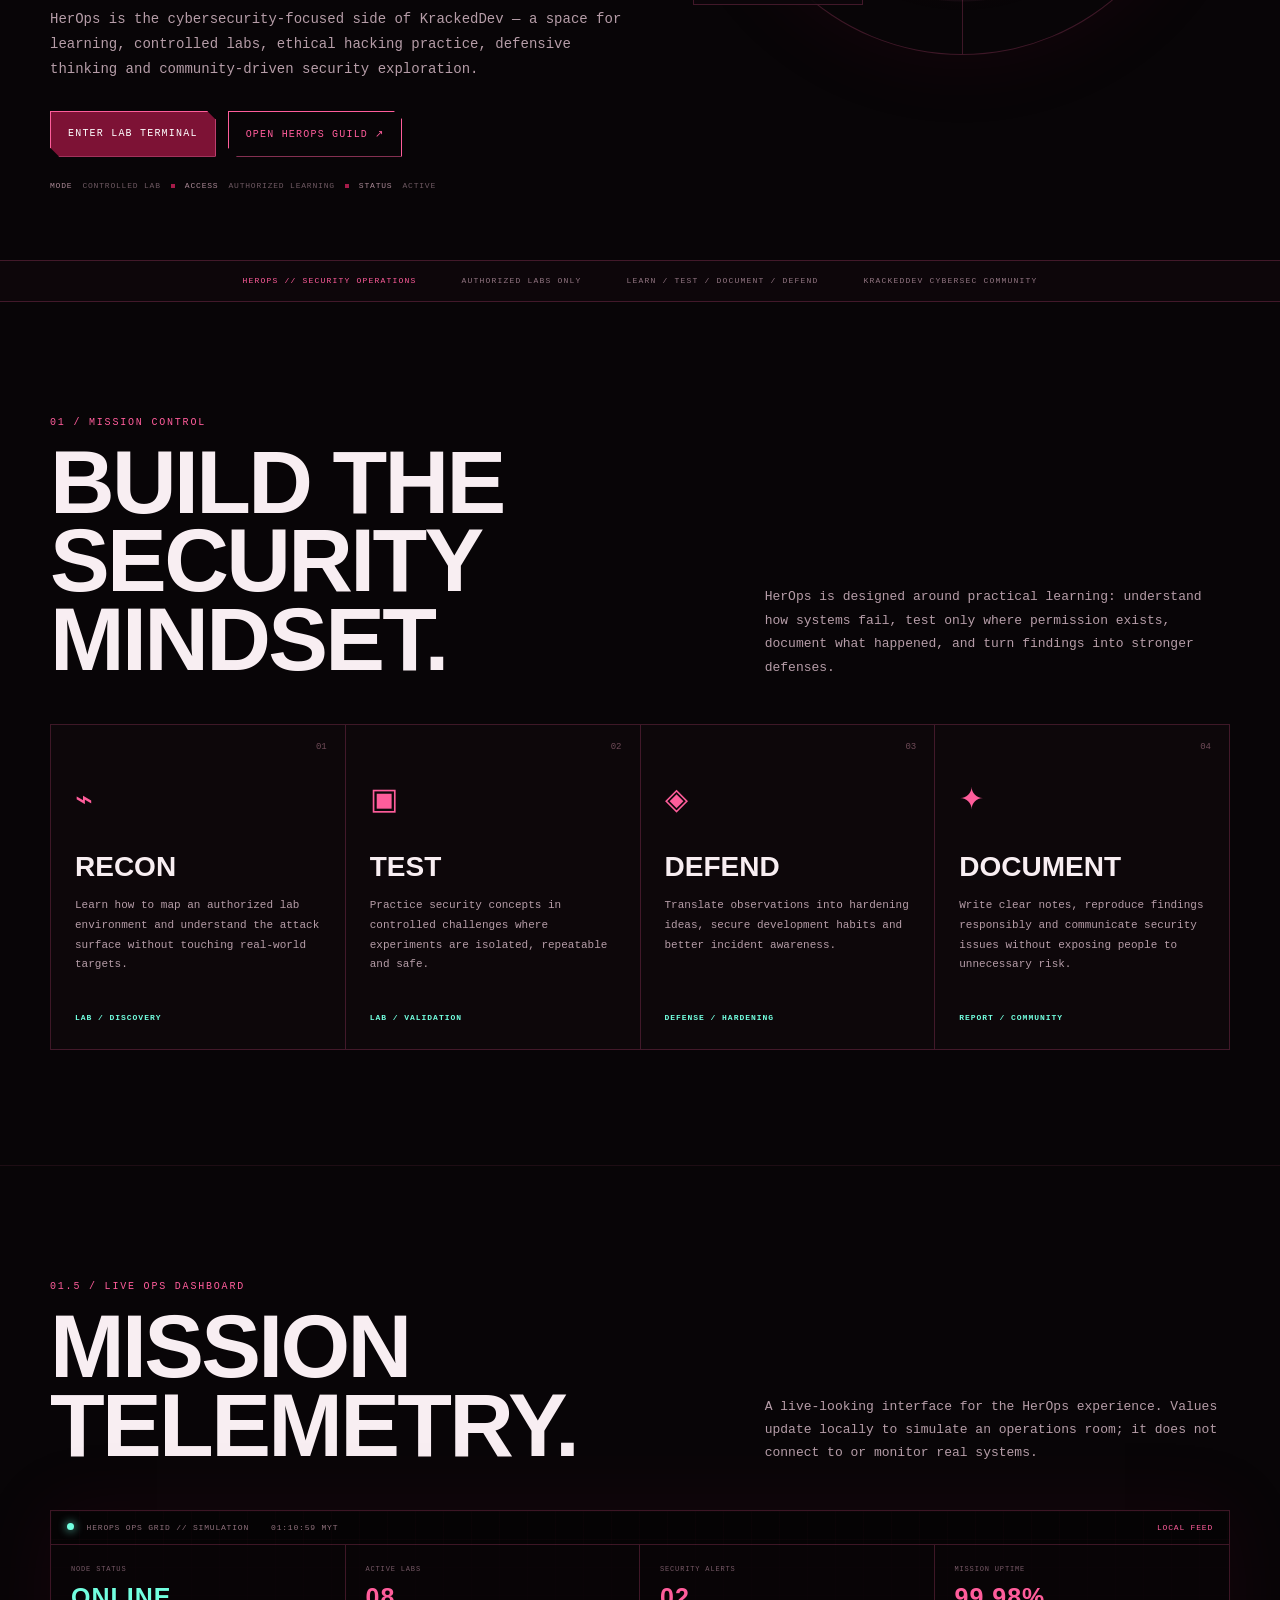
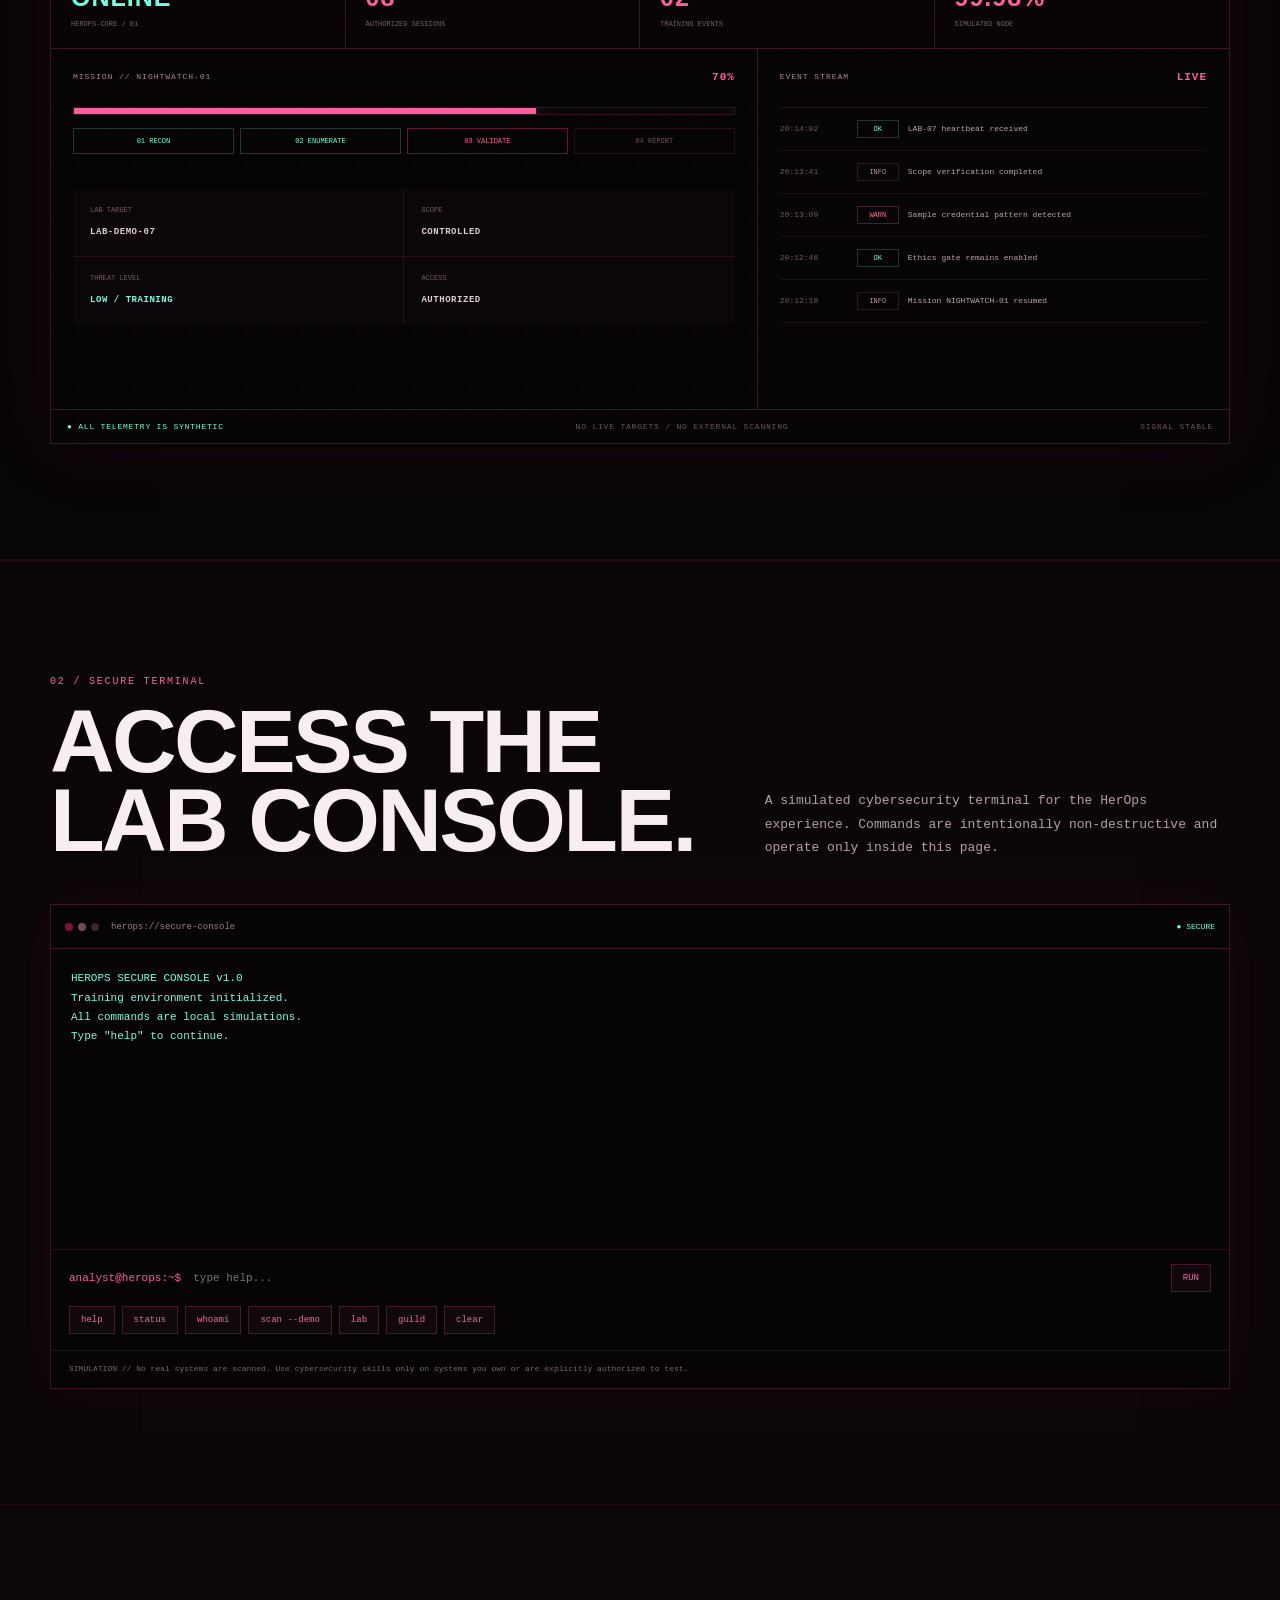
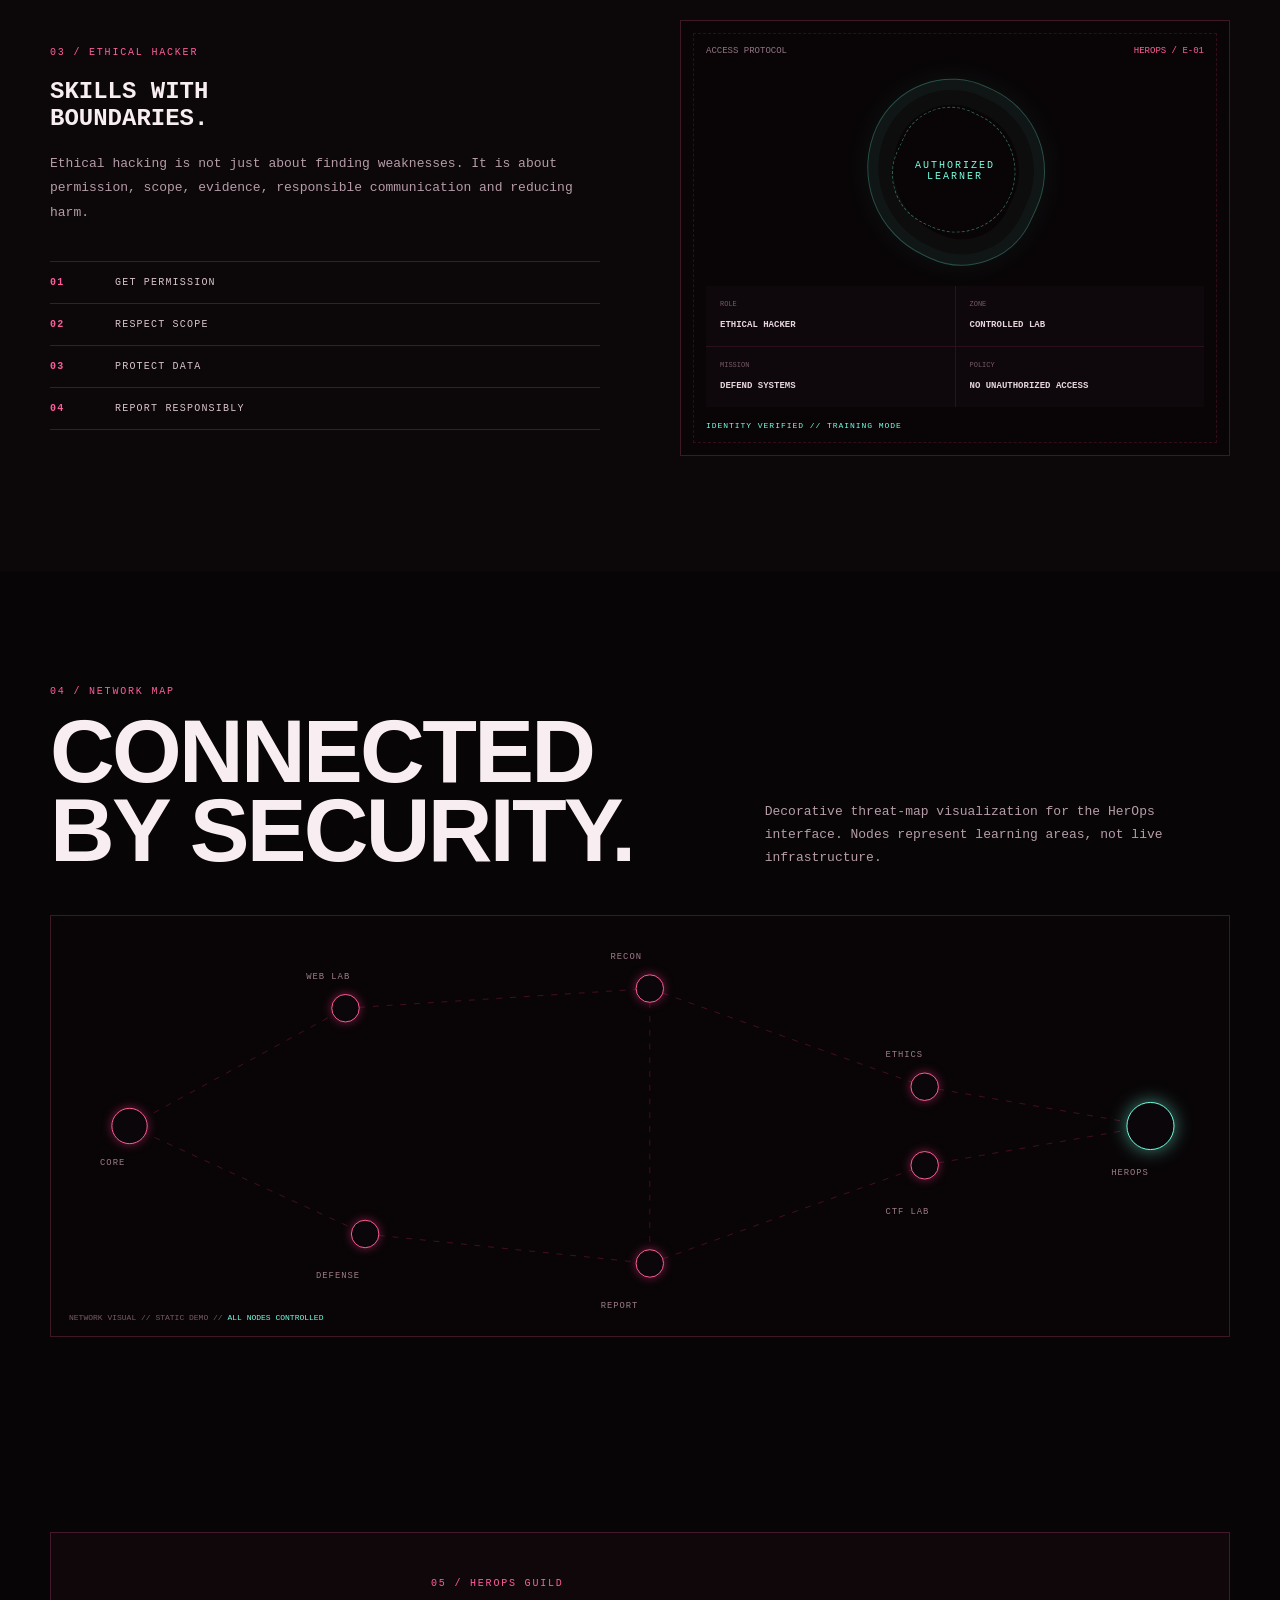
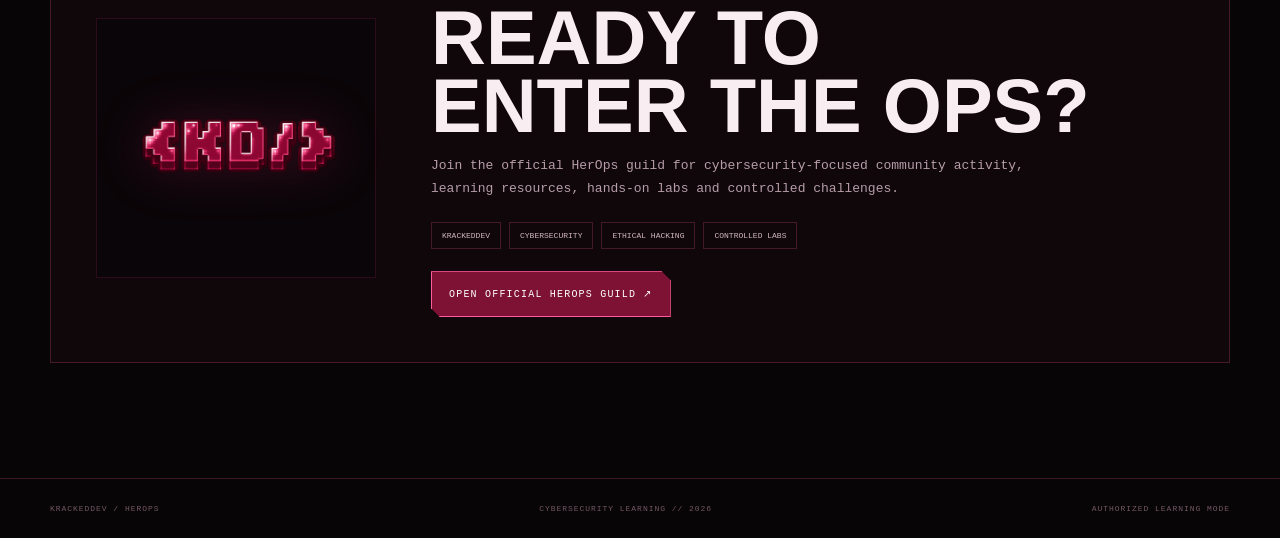
==== commit e94b42bd: "Add files via upload" ====
--- a/herops.html
+++ b/herops.html
@@ -7,7 +7,13 @@
   <meta name="description" content="HerOps — a cyberpunk cybersecurity learning space by KrackedDev.">
   <title>HerOps // Cybersecurity Operations</title>
   <link rel="icon" href="favicon.png">
-  <link rel="stylesheet" href="herops.css">
+<style>
+:root{--bg:#080507;--panel:#10080c;--panel2:#140a10;--burg:#7d1235;--burg2:#a51b49;--hot:#f02f75;--pink:#ff5d9b;--white:#f8eef2;--muted:#b69da8;--line:rgba(255,93,155,.22);--cyan:#72ffe0;--mono:"Courier New",ui-monospace,SFMono-Regular,Menlo,monospace;--tech:"Arial Narrow",Impact,"Trebuchet MS",sans-serif}*{box-sizing:border-box}html{scroll-behavior:smooth}body{margin:0;background:var(--bg);color:var(--white);font-family:var(--mono);overflow-x:hidden}a{color:inherit;text-decoration:none}button,input{font:inherit}.ops-wrap{width:min(1180px,calc(100% - 40px));margin:auto}.scanlines{position:fixed;inset:0;pointer-events:none;z-index:50;background:repeating-linear-gradient(to bottom,transparent 0,transparent 3px,rgba(255,255,255,.018) 4px);mix-blend-mode:screen;opacity:.6}body:after{content:"";position:fixed;inset:0;pointer-events:none;z-index:49;box-shadow:inset 0 0 180px #000}.preloader{position:fixed;inset:0;z-index:100;display:grid;place-items:center;background:#080507;transition:opacity .55s,visibility .55s}.preloader.done{opacity:0;visibility:hidden}.loader-shell{width:min(560px,calc(100% - 40px));border:1px solid var(--line);background:#0b0609;padding:30px;box-shadow:0 0 40px rgba(125,18,53,.2)}.loader-mark{font:900 44px/1 var(--tech);letter-spacing:.08em}.loader-mark span{color:var(--pink)}.loader-title{font-size:11px;letter-spacing:.16em;color:var(--muted);margin:16px 0 26px}.loader-meta{display:flex;justify-content:space-between;font-size:11px;color:var(--muted)}.loader-meta strong{color:var(--pink)}.loader-track{height:7px;background:#1a0b11;border:1px solid #331321;margin:10px 0 14px}.loader-track span{display:block;width:0;height:100%;background:var(--burg2);box-shadow:0 0 15px var(--burg2)}.loader-log{font-size:11px;color:var(--cyan);min-height:16px}.ops-header{position:sticky;top:0;z-index:40;height:76px;background:rgba(8,5,7,.88);border-bottom:1px solid var(--line);backdrop-filter:blur(12px);display:flex;align-items:center;justify-content:space-between;padding:0 24px}.ops-brand{display:flex;align-items:center;gap:12px;font-size:10px;letter-spacing:.12em}.ops-brand img{width:42px;height:42px;object-fit:contain}.ops-nav{display:flex;align-items:center;gap:25px;font-size:10px;letter-spacing:.1em;color:var(--muted)}.ops-nav a{transition:color .2s}.ops-nav a:hover{color:var(--pink)}.ops-nav .back-link{color:var(--white);border:1px solid var(--line);padding:11px 13px}.ops-menu{display:none;background:none;color:var(--white);border:0;font-size:24px}.hero{min-height:calc(100vh - 76px);display:grid;grid-template-columns:1.05fr .95fr;align-items:center;gap:50px;padding-top:70px;padding-bottom:70px;position:relative}.hero:before{content:"HEROPS // 001";position:absolute;right:0;top:32px;color:#33121e;font-size:9px;letter-spacing:.2em}.eyebrow{font-size:10px;letter-spacing:.15em;color:var(--cyan);margin-bottom:18px}.live-dot{display:inline-block;width:7px;height:7px;border-radius:50%;background:var(--cyan);box-shadow:0 0 14px var(--cyan);margin-right:8px;animation:pulse 1.2s infinite}.hero-kicker,.section-num{font-size:10px;letter-spacing:.18em;color:var(--pink);margin-bottom:15px}.hero h1,.section-head h2{font:900 clamp(48px,7vw,92px)/.88 var(--tech);letter-spacing:-.03em;margin:0;text-transform:uppercase}.hero h1 span,.section-head h2 span{color:var(--pink)}.hero p{max-width:650px;color:var(--muted);line-height:1.8;font-size:14px;margin:28px 0}.hero-actions{display:flex;flex-wrap:wrap;gap:12px}.ops-btn{display:inline-flex;align-items:center;justify-content:center;min-height:46px;padding:0 17px;border:1px solid var(--pink);background:var(--burg);color:#fff;font-size:10px;letter-spacing:.12em;clip-path:polygon(0 0,calc(100% - 9px) 0,100% 9px,100% 100%,9px 100%,0 calc(100% - 9px));transition:transform .2s,background .2s,box-shadow .2s}.ops-btn:hover{transform:translateY(-2px);background:var(--burg2);box-shadow:0 0 24px rgba(240,47,117,.2)}.ops-btn.ghost{background:transparent;color:var(--pink)}.hero-status{margin-top:24px;font-size:8px;letter-spacing:.1em;color:#6e5962;display:flex;gap:10px;flex-wrap:wrap}.hero-status span{color:#aa8996}.hero-status i{width:4px;height:4px;background:var(--burg2);display:inline-block;margin-top:3px}.hero-visual{position:relative;min-height:540px;display:grid;place-items:center}.radar{width:min(470px,80vw);aspect-ratio:1;border:1px solid var(--line);position:relative;border-radius:50%;background:radial-gradient(circle at center,rgba(125,18,53,.2),transparent 58%),repeating-radial-gradient(circle,#140a10 0 1px,transparent 2px 90px);box-shadow:0 0 80px rgba(125,18,53,.12)}.radar-ring{position:absolute;inset:14%;border:1px solid var(--line);border-radius:50%}.ring-b{inset:29%}.ring-c{inset:44%}.radar-cross{position:absolute;background:var(--line)}.radar-cross.h{height:1px;left:0;right:0;top:50%}.radar-cross.v{width:1px;top:0;bottom:0;left:50%}.radar-sweep{position:absolute;width:50%;height:1px;background:var(--pink);left:50%;top:50%;transform-origin:left center;box-shadow:0 0 16px var(--pink);animation:sweep 4s linear infinite}.radar-core{position:absolute;left:50%;top:50%;transform:translate(-50%,-50%);width:62px;height:62px;border:1px solid var(--pink);display:grid;place-items:center;color:var(--pink);font:900 28px var(--tech);background:#0b0609;box-shadow:0 0 25px rgba(240,47,117,.2)}.node{position:absolute;width:9px;height:9px;background:var(--cyan);box-shadow:0 0 12px var(--cyan);border-radius:50%;animation:blink 1.7s infinite}.n1{left:25%;top:27%}.n2{left:74%;top:37%;animation-delay:.5s}.n3{left:65%;top:75%;animation-delay:.9s}.n4{left:31%;top:68%;animation-delay:1.2s}.node-label{position:absolute;color:#98727f;font-size:8px;letter-spacing:.12em}.l1{left:27%;top:23%}.l2{right:17%;top:34%}.l3{right:25%;bottom:18%}.hud-card{position:absolute;border:1px solid var(--line);background:rgba(12,6,9,.9);padding:13px 16px;display:flex;flex-direction:column;gap:4px;min-width:170px}.hud-card small{font-size:8px;color:#8e727e}.hud-card strong{font-size:11px;color:var(--pink);letter-spacing:.1em}.hud-card em{font-size:7px;color:var(--cyan);font-style:normal}.hud-card.top{right:0;top:90px}.hud-card.bottom{left:0;bottom:85px}.ticker{border-top:1px solid var(--line);border-bottom:1px solid var(--line);background:#0d060a;min-height:42px;display:flex;justify-content:center;gap:45px;align-items:center;overflow:hidden;color:#927582;font-size:8px;letter-spacing:.15em;white-space:nowrap}.ticker div:first-child{color:var(--pink)}.section{padding:115px 0}.section-head{display:grid;grid-template-columns:1fr .7fr;gap:50px;align-items:end;margin-bottom:45px}.section-head p{color:var(--muted);line-height:1.8;font-size:13px;margin:0}.mission-grid{display:grid;grid-template-columns:repeat(4,1fr);border-top:1px solid var(--line);border-left:1px solid var(--line)}.mission-card{min-height:300px;border-right:1px solid var(--line);border-bottom:1px solid var(--line);padding:24px;position:relative;background:#0d070a;transition:background .25s,transform .25s}.mission-card:hover{background:#140910;transform:translateY(-5px)}.mission-card>span{position:absolute;right:18px;top:17px;color:#6f4b58;font-size:9px}.mission-card .icon{font-size:30px;color:var(--pink);margin:32px 0 35px}.mission-card h3{font:900 28px/1 var(--tech);margin:0 0 15px}.mission-card p{font-size:11px;line-height:1.8;color:var(--muted);min-height:100px}.mission-card b{font-size:8px;color:var(--cyan);letter-spacing:.12em}.dashboard-section{background:#080507;border-top:1px solid #1e0d14;border-bottom:1px solid #1e0d14}.ops-dashboard{border:1px solid var(--line);background:#050304;box-shadow:0 0 70px rgba(125,18,53,.12);position:relative;overflow:hidden}.ops-dashboard:before{content:"";position:absolute;inset:0;background:linear-gradient(rgba(240,47,117,.025) 1px,transparent 1px),linear-gradient(90deg,rgba(240,47,117,.018) 1px,transparent 1px);background-size:28px 28px;pointer-events:none}.dashboard-topbar,.dashboard-footer{position:relative;z-index:1;display:flex;align-items:center;gap:22px;padding:12px 16px;border-bottom:1px solid var(--line);font-size:8px;letter-spacing:.1em;color:#8f707c}.dashboard-topbar b{margin-left:auto;color:var(--pink);font-weight:500}.status-pulse{display:inline-block;width:7px;height:7px;border-radius:50%;background:var(--cyan);box-shadow:0 0 10px var(--cyan);margin-right:7px;animation:blink 1.2s infinite}.dashboard-stats{position:relative;z-index:1;display:grid;grid-template-columns:repeat(4,1fr);border-bottom:1px solid var(--line)}.dash-stat{padding:20px;border-right:1px solid var(--line);background:rgba(10,5,8,.72)}.dash-stat:last-child{border-right:0}.dash-stat small{display:block;color:#765966;font-size:7px;letter-spacing:.12em;margin-bottom:10px}.dash-stat strong{display:block;font:900 25px var(--tech);color:var(--pink);letter-spacing:.04em}.dash-stat strong.cyan{color:var(--cyan)}.dash-stat span{display:block;margin-top:8px;color:#765966;font-size:7px}.dashboard-main{position:relative;z-index:1;display:grid;grid-template-columns:1.2fr .8fr;min-height:360px}.mission-progress-panel,.event-feed-panel{padding:22px}.mission-progress-panel{border-right:1px solid var(--line)}.panel-title{display:flex;justify-content:space-between;align-items:center;color:#aa8793;font-size:8px;letter-spacing:.12em;margin-bottom:24px}.panel-title b{color:var(--pink);font-size:11px}.progress-track{height:8px;border:1px solid #351421;background:#0c0609;position:relative;overflow:hidden}.progress-track span{display:block;height:100%;width:68%;background:var(--pink);box-shadow:0 0 18px rgba(240,47,117,.5);transition:width .6s ease}.mission-steps{display:grid;grid-template-columns:repeat(4,1fr);gap:6px;margin:13px 0 35px}.mission-steps span{padding:8px 5px;border:1px solid #251019;color:#6f505b;font-size:7px;text-align:center}.mission-steps .done{color:var(--cyan);border-color:rgba(114,255,224,.22)}.mission-steps .active{color:var(--pink);border-color:rgba(240,47,117,.4);animation:dashPulse 1.8s infinite}.telemetry-grid{display:grid;grid-template-columns:1fr 1fr;gap:1px;background:#241019}.telemetry-grid div{background:#0b0609;padding:17px}.telemetry-grid small{display:block;color:#765966;font-size:7px;margin-bottom:7px}.telemetry-grid strong{font-size:9px;color:#dfcbd2;letter-spacing:.06em}.telemetry-grid strong.cyan{color:var(--cyan)}.event-feed-panel{background:rgba(9,5,7,.65)}.event-feed{height:270px;overflow:hidden;border-top:1px solid #211018}.event-feed>div{display:grid;grid-template-columns:68px 42px 1fr;gap:9px;align-items:center;padding:12px 0;border-bottom:1px solid #1b0d13;font-size:8px}.event-feed time{color:#70535e}.event-feed span{font-size:7px;text-align:center;padding:4px 3px;border:1px solid}.event-feed .ok{color:var(--cyan);border-color:rgba(114,255,224,.2)}.event-feed .info{color:#b99aa5;border-color:#2d1720}.event-feed .warn{color:#ff718f;border-color:rgba(255,113,143,.25)}.event-feed p{margin:0;color:#bca4ad;line-height:1.5}.dashboard-footer{border-top:1px solid var(--line);border-bottom:0;justify-content:space-between;color:#6e515b}.dashboard-footer span:first-child{color:var(--cyan)}@keyframes dashPulse{50%{box-shadow:inset 0 0 18px rgba(240,47,117,.08)}}
+.terminal-section{background:#0a0608;border-top:1px solid #1e0d14;border-bottom:1px solid #1e0d14}.terminal-shell{border:1px solid var(--line);background:#050304;box-shadow:0 0 60px rgba(125,18,53,.12)}.terminal-bar{height:44px;border-bottom:1px solid var(--line);display:flex;align-items:center;padding:0 14px;gap:12px;color:#9d7b88;font-size:9px}.terminal-dots{display:flex;gap:5px}.terminal-dots i{width:8px;height:8px;border-radius:50%;background:var(--burg)}.terminal-dots i:nth-child(2){background:#6d4b57}.terminal-dots i:nth-child(3){background:#3c252d}.terminal-bar strong{font-weight:400}.terminal-state{margin-left:auto;color:var(--cyan);font-size:8px}.terminal-body{height:300px;overflow:auto;padding:20px;font-size:11px;line-height:1.75}.terminal-line{white-space:pre-wrap}.terminal-line.command{color:var(--white)}.terminal-line.info{color:#ad8c98}.terminal-line.success{color:var(--cyan)}.terminal-line.error{color:#ff668c}.terminal-input-row{border-top:1px solid #241019;display:flex;align-items:center;gap:10px;padding:14px 18px;color:var(--pink);font-size:11px}.terminal-input-row input{min-width:0;flex:1;border:0;outline:0;background:transparent;color:var(--white)}.terminal-input-row button,.terminal-quick button{border:1px solid var(--line);background:#10080c;color:var(--pink);padding:8px 11px;font-size:9px;cursor:pointer}.terminal-input-row button:hover,.terminal-quick button:hover{background:var(--burg);color:#fff}.terminal-quick{display:flex;gap:7px;flex-wrap:wrap;padding:0 18px 16px}.terminal-warning{border-top:1px solid #241019;padding:12px 18px;color:#7c626c;font-size:8px;line-height:1.6}.ethics{background:#0c0709}.ethics-grid{display:grid;grid-template-columns:1fr 1fr;gap:80px;align-items:center}.ethics-copy>p{color:var(--muted);line-height:1.9;font-size:13px;max-width:620px}.principles{margin-top:35px;border-top:1px solid var(--line)}.principles div{display:grid;grid-template-columns:55px 1fr;gap:10px;padding:15px 0;border-bottom:1px solid var(--line);font-size:10px;letter-spacing:.12em}.principles strong{color:var(--pink)}.principles span{color:#d8c4cc}.access-card{border:1px solid var(--line);background:#090507;padding:25px;position:relative;overflow:hidden}.access-card:before{content:"";position:absolute;inset:12px;border:1px dashed rgba(240,47,117,.18);pointer-events:none}.access-head{display:flex;justify-content:space-between;font-size:9px;color:#927582}.access-head b{color:var(--pink);font-weight:400}.fingerprint{height:230px;display:grid;place-items:center;position:relative;color:var(--cyan);text-align:center;font-size:10px;letter-spacing:.2em}.fingerprint-lines{position:absolute;width:180px;height:180px;border:1px solid rgba(114,255,224,.3);border-radius:48% 52% 44% 56%;box-shadow:inset 0 0 0 10px rgba(114,255,224,.04),inset 0 0 0 25px rgba(114,255,224,.03),0 0 30px rgba(114,255,224,.06);transform:rotate(25deg)}.fingerprint-lines:after{content:"";position:absolute;inset:28px;border:1px dashed rgba(114,255,224,.35);border-radius:45% 55% 52% 48%}.access-grid{display:grid;grid-template-columns:1fr 1fr;gap:1px;background:#2a111b}.access-grid div{background:#0e070b;padding:14px}.access-grid small{display:block;color:#775a66;font-size:7px;margin-bottom:6px}.access-grid strong{font-size:9px;color:#e6d5db}.access-footer{margin-top:14px;color:var(--cyan);font-size:8px;letter-spacing:.12em}.network-map{border:1px solid var(--line);background:#090507;position:relative;overflow:hidden}.network-map svg{width:100%;display:block;min-height:420px}.map-lines line{stroke:rgba(240,47,117,.25);stroke-width:1;stroke-dasharray:6 8;animation:dash 3s linear infinite}.map-node circle{fill:#0b0609;stroke:var(--pink);stroke-width:1;filter:drop-shadow(0 0 5px rgba(240,47,117,.5))}.map-node.core circle{stroke:var(--cyan);filter:drop-shadow(0 0 9px rgba(114,255,224,.5))}.map-node text{fill:#9c7b88;font:9px var(--mono);letter-spacing:1px}.map-overlay{position:absolute;left:18px;bottom:14px;font-size:8px;color:#775b67}.map-overlay span{color:var(--cyan)}.guild-section{padding-top:80px}.guild-panel{border:1px solid var(--line);background:#10070b;display:grid;grid-template-columns:280px 1fr;gap:55px;align-items:center;padding:45px}.guild-logo-wrap{min-height:260px;display:grid;place-items:center;border:1px solid rgba(240,47,117,.15);background:#0a0508}.guild-logo-wrap img{width:min(230px,80%);height:auto;filter:drop-shadow(0 0 24px rgba(240,47,117,.18))}.guild-panel h2{font:900 clamp(44px,6vw,76px)/.9 var(--tech);margin:0}.guild-panel p{color:var(--muted);font-size:13px;line-height:1.8;max-width:650px}.guild-meta{display:flex;flex-wrap:wrap;gap:8px;margin:22px 0}.guild-meta span{font-size:8px;color:#d2b8c2;border:1px solid var(--line);padding:8px 10px}.ops-footer{border-top:1px solid var(--line);padding:25px 0;color:#735864;font-size:8px;letter-spacing:.12em}.ops-footer .ops-wrap{display:flex;justify-content:space-between;gap:20px}.ops-footer a{color:var(--pink)}.reveal{opacity:1;transform:none;transition:opacity .7s ease,transform .7s ease}.reveal.animate-ready{opacity:0;transform:translateY(20px)}.reveal.visible{opacity:1;transform:none}@keyframes pulse{50%{opacity:.3}}@keyframes blink{50%{opacity:.25}}@keyframes sweep{to{transform:rotate(360deg)}}@keyframes dash{to{stroke-dashoffset:-28}}@media(max-width:900px){.ops-nav{gap:14px}.hero{grid-template-columns:1fr}.hero-visual{min-height:450px}.mission-grid{grid-template-columns:1fr 1fr}.section-head{grid-template-columns:1fr}.ethics-grid{grid-template-columns:1fr;gap:45px}.guild-panel{grid-template-columns:1fr}.guild-logo-wrap{min-height:220px}.ticker{justify-content:flex-start;gap:30px}.ops-footer .ops-wrap{flex-direction:column}}@media(max-width:700px){.ops-header{padding:0 16px}.ops-brand span{display:none}.ops-nav{position:absolute;left:12px;right:12px;top:67px;display:none;flex-direction:column;align-items:stretch;background:#0b0609;border:1px solid var(--line);padding:10px}.ops-nav.open{display:flex}.ops-nav a{padding:12px}.ops-menu{display:block}.ops-wrap{width:min(100% - 28px,1180px)}.hero{padding-top:55px}.hero h1{font-size:clamp(43px,13vw,68px)}.hero-visual{min-height:380px}.radar{width:min(360px,84vw)}.hud-card.top{right:-3px;top:20px}.hud-card.bottom{left:-3px;bottom:35px}.mission-grid{grid-template-columns:1fr}.mission-card{min-height:240px}.mission-card p{min-height:0}.section{padding:80px 0}.section-head h2{font-size:clamp(45px,13vw,70px)}.terminal-body{height:270px;padding:15px;font-size:10px}.terminal-input-row{padding:12px;font-size:10px}.terminal-input-row span{display:none}.ethics-grid{gap:30px}.access-grid{grid-template-columns:1fr}.network-map svg{min-height:280px}.guild-panel{padding:22px;gap:28px}.guild-panel h2{font-size:clamp(42px,12vw,64px)}.guild-meta{margin-bottom:18px}.ops-footer{line-height:1.7}}
+@media(max-width:900px){.dashboard-main{grid-template-columns:1fr}.mission-progress-panel{border-right:0;border-bottom:1px solid var(--line)}}@media(max-width:700px){.dashboard-topbar{flex-wrap:wrap;gap:8px}.dashboard-topbar b{margin-left:0}.dashboard-stats{grid-template-columns:1fr 1fr}.dash-stat:nth-child(2){border-right:0}.dash-stat:nth-child(-n+2){border-bottom:1px solid var(--line)}.mission-steps{grid-template-columns:1fr 1fr}.telemetry-grid{grid-template-columns:1fr}.event-feed>div{grid-template-columns:58px 38px 1fr}.dashboard-footer{flex-direction:column;align-items:flex-start;gap:7px}}
+@media(prefers-reduced-motion:reduce){*,*:before,*:after{animation:none!important;scroll-behavior:auto!important;transition:none!important}}
+
+</style>
 </head>
 <body>
   <div class="scanlines" aria-hidden="true"></div>
@@ -162,8 +168,74 @@
     </section>
   </main>
 
-  <footer class="ops-footer"><div class="ops-wrap"><span>KRACKEDDEV / HEROPS</span><span>CYBERSECURITY LEARNING // 2026</span><a href="index.html">← RETURN TO HERSTACKS</a></div></footer>
-
-  <script src="herops.js"></script>
+  <footer class="ops-footer"><div class="ops-wrap"><span>KRACKEDDEV / HEROPS</span><span>CYBERSECURITY LEARNING // 2026</span><span>AUTHORIZED LEARNING MODE</span></div></footer>
+<script>
+(function(){
+  const pre=document.getElementById('preloader'), bar=document.getElementById('loaderBar'), pct=document.getElementById('loaderPct'), stage=document.getElementById('loaderStage'), log=document.getElementById('loaderLog');
+  let n=0;
+  const stages=[[0,'BOOTING SECURE UI','establishing controlled lab environment...'],[25,'LOADING OPS MATRIX','mounting visual security layers...'],[52,'VERIFYING LAB MODE','live targets disabled...'],[76,'STARTING CONSOLE','loading ethical hacker interface...'],[100,'SYSTEM READY','HerOps node online // authorized learning mode']];
+  let bootStarted=false, bootTimer=null;
+  function finishBoot(){ if(!pre) return; n=100; if(bar) bar.style.width='100%'; if(pct) pct.textContent='100%'; if(stage) stage.textContent='SYSTEM READY'; if(log) log.textContent='> HerOps node online // authorized learning mode'; clearTimeout(bootTimer); setTimeout(()=>pre.classList.add('done'),250); }
+  function boot(){
+    if(bootStarted) return; bootStarted=true;
+    function step(){
+      n=Math.min(100,n+(n<70?2:1));
+      if(bar) bar.style.width=n+'%'; if(pct) pct.textContent=n+'%';
+      let s=stages[0]; for(const x of stages){if(n>=x[0])s=x}
+      if(stage) stage.textContent=s[1]; if(log) log.textContent='> '+s[2];
+      if(n<100) bootTimer=setTimeout(step,28); else finishBoot();
+    }
+    step();
+    // Never trap the visitor behind the loader if a browser blocks a timer/animation.
+    setTimeout(finishBoot,6000);
+  }
+  if(document.readyState==='loading') document.addEventListener('DOMContentLoaded',()=>setTimeout(boot,80),{once:true});
+  else setTimeout(boot,80);
+
+  const menu=document.getElementById('opsMenu'), nav=document.querySelector('.ops-nav');
+  if(menu&&nav){menu.addEventListener('click',()=>{const open=nav.classList.toggle('open');menu.setAttribute('aria-expanded',String(open))});nav.querySelectorAll('a').forEach(a=>a.addEventListener('click',()=>nav.classList.remove('open')))}
+
+  const reveals=document.querySelectorAll('.reveal');
+  if('IntersectionObserver' in window){
+    reveals.forEach(x=>x.classList.add('animate-ready'));
+    const io=new IntersectionObserver(entries=>entries.forEach(e=>{if(e.isIntersecting){e.target.classList.add('visible');e.target.classList.remove('animate-ready');io.unobserve(e.target)}}),{threshold:.08});
+    reveals.forEach(x=>io.observe(x));
+  }
+
+  // Decorative matrix rain: visual-only, no network activity.
+  const canvas=document.getElementById('matrix'), ctx=canvas&&canvas.getContext('2d');
+  if(canvas&&ctx){let w=0,h=0,cols=[],font=12;function resize(){w=canvas.width=window.innerWidth;h=canvas.height=window.innerHeight;font=12;cols=Array(Math.ceil(w/font)).fill(0).map(()=>Math.random()*h/font)}resize();window.addEventListener('resize',resize);function draw(){ctx.fillStyle='rgba(8,5,7,.12)';ctx.fillRect(0,0,w,h);ctx.font=font+'px monospace';ctx.fillStyle='rgba(240,47,117,.10)';for(let i=0;i<cols.length;i++){const ch='01<>[]{}#$'.charAt(Math.floor(Math.random()*10));ctx.fillText(ch,i*font,cols[i]*font);if(cols[i]*font>h&&Math.random()>.975)cols[i]=0;cols[i]++}requestAnimationFrame(draw)}draw()}
+
+  const output=document.getElementById('terminalOutput'), input=document.getElementById('terminalInput'), run=document.getElementById('terminalRun');
+  const commands={
+    help:['AVAILABLE COMMANDS','  help          list safe console commands','  status        show HerOps node status','  whoami        show training identity','  scan --demo   run a simulated lab scan','  lab           show controlled-lab policy','  guild         open the official HerOps guild','  clear         clear the console'],
+    status:['HEROPS NODE STATUS','CORE ............... ONLINE','LAB MODE ........... CONTROLLED','LIVE TARGETS ....... DISABLED','ETHICS GATE ........ ENABLED','COMMUNITY .......... ACTIVE'],
+    whoami:['IDENTITY PROFILE','ROLE ............... ETHICAL HACKER / LEARNER','ACCESS ............. AUTHORIZED TRAINING','OBJECTIVE .......... LEARN / TEST / DEFEND','RULE ................ NO UNAUTHORIZED ACCESS'],
+    'scan --demo':['DEMO SCAN / SIMULATION','[00:01] loading synthetic target: LAB-DEMO-01','[00:02] checking mock services: 3 found','[00:03] reviewing sample configuration: 1 note','[00:04] result: SIMULATION COMPLETE','No real network request was made.'],
+    lab:['CONTROLLED LAB POLICY','Use systems you own or have explicit permission to test.','Keep experiments inside approved scopes and isolated environments.','Document findings and avoid unnecessary access to private data.','HerOps console: training mode only.'],
+    guild:['HEROPS GUILD','Official community entry point:','https://krackeddevs.com/guilds/krackeddev-herops','Opening official guild page...']
+  };
+  function write(lines,type){if(!output)return;lines.forEach(line=>{const el=document.createElement('div');el.className='terminal-line '+(type||'info');el.textContent=line;output.appendChild(el)});output.scrollTop=output.scrollHeight}
+  function command(raw){const cmd=String(raw||'').trim().toLowerCase();if(!cmd)return;const p=document.createElement('div');p.className='terminal-line command';p.textContent='analyst@herops:~$ '+cmd;output.appendChild(p);if(cmd==='clear'){output.innerHTML='';return}if(commands[cmd]){write(commands[cmd],cmd==='scan --demo'?'success':'info');if(cmd==='guild')setTimeout(()=>window.open('https://krackeddevs.com/guilds/krackeddev-herops','_blank','noopener'),300)}else write(['COMMAND NOT FOUND: '+cmd,'Type "help" for available commands.'],'error')}
+  if(output){write(['HEROPS SECURE CONSOLE v1.0','Training environment initialized.','All commands are local simulations.','Type "help" to continue.'],'success');document.querySelectorAll('[data-command]').forEach(b=>b.addEventListener('click',()=>command(b.dataset.command)));input&&input.addEventListener('keydown',e=>{if(e.key==='Enter'){command(input.value);input.value=''}});run&&run.addEventListener('click',()=>{command(input.value);input.value='';input.focus()})}
+  // Mission dashboard: synthetic local telemetry only. No network requests.
+  const clock=document.getElementById('dashClock'), activeLabs=document.getElementById('activeLabs'), alerts=document.getElementById('alertCount'), uptime=document.getElementById('uptime'), progress=document.getElementById('missionProgress'), progressText=document.getElementById('missionPercent'), feed=document.getElementById('eventFeed'), pulse=document.getElementById('dashPulse');
+  if(clock&&activeLabs&&alerts&&uptime&&progress&&progressText&&feed){
+    const feedPool=[['OK','LAB-07 heartbeat received'],['INFO','Scope verification completed'],['WARN','Sample credential pattern detected'],['OK','Ethics gate remains enabled'],['INFO','Mission telemetry synchronized'],['OK','Synthetic endpoint validated'],['INFO','Analyst session checkpoint saved']];
+    function pad(n){return String(n).padStart(2,'0')}
+    function tickDashboard(){
+      const d=new Date(); clock.textContent=pad(d.getHours())+':'+pad(d.getMinutes())+':'+pad(d.getSeconds())+' MYT';
+      const labs=6+Math.floor(Math.random()*4), al=1+Math.floor(Math.random()*3), up=(99.94+Math.random()*.05).toFixed(2)+'%';
+      activeLabs.textContent=pad(labs); alerts.textContent=pad(al); uptime.textContent=up;
+      const current=parseInt(progressText.textContent,10)||68, next=current>=92?64:current+Math.floor(Math.random()*3);
+      progress.style.width=next+'%'; progressText.textContent=next+'%';
+      if(Math.random()>.45){const item=feedPool[Math.floor(Math.random()*feedPool.length)], now=pad(d.getHours())+':'+pad(d.getMinutes())+':'+pad(d.getSeconds()); const row=document.createElement('div'); const cls=item[0].toLowerCase(); row.innerHTML='<time>'+now+'</time><span class="'+cls+'">'+item[0]+'</span><p>'+item[1]+'</p>'; feed.prepend(row); while(feed.children.length>6)feed.removeChild(feed.lastElementChild); pulse.textContent='SIGNAL '+(item[0]==='WARN'?'REVIEW':'STABLE');}
+    }
+    tickDashboard(); setInterval(tickDashboard,3000);
+  }
+
+})();
+
+</script>
 </body>
 </html>
